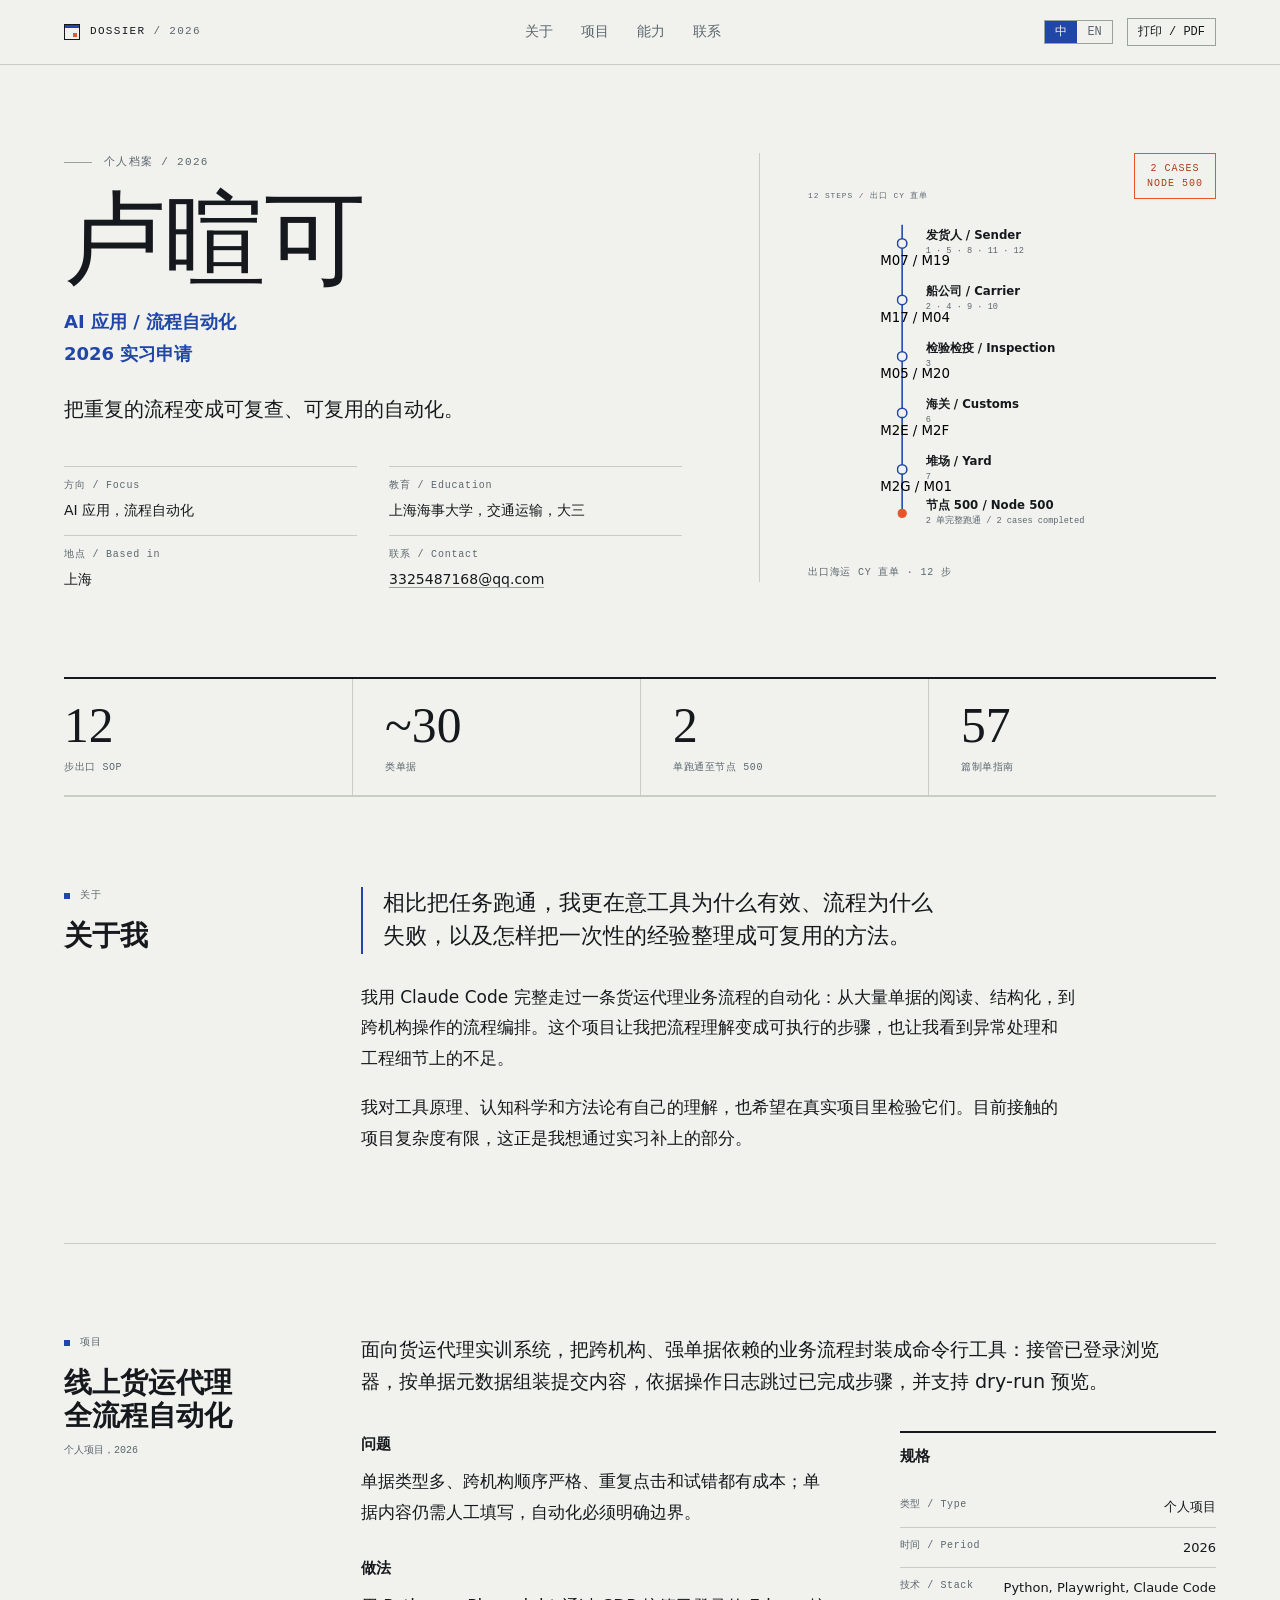
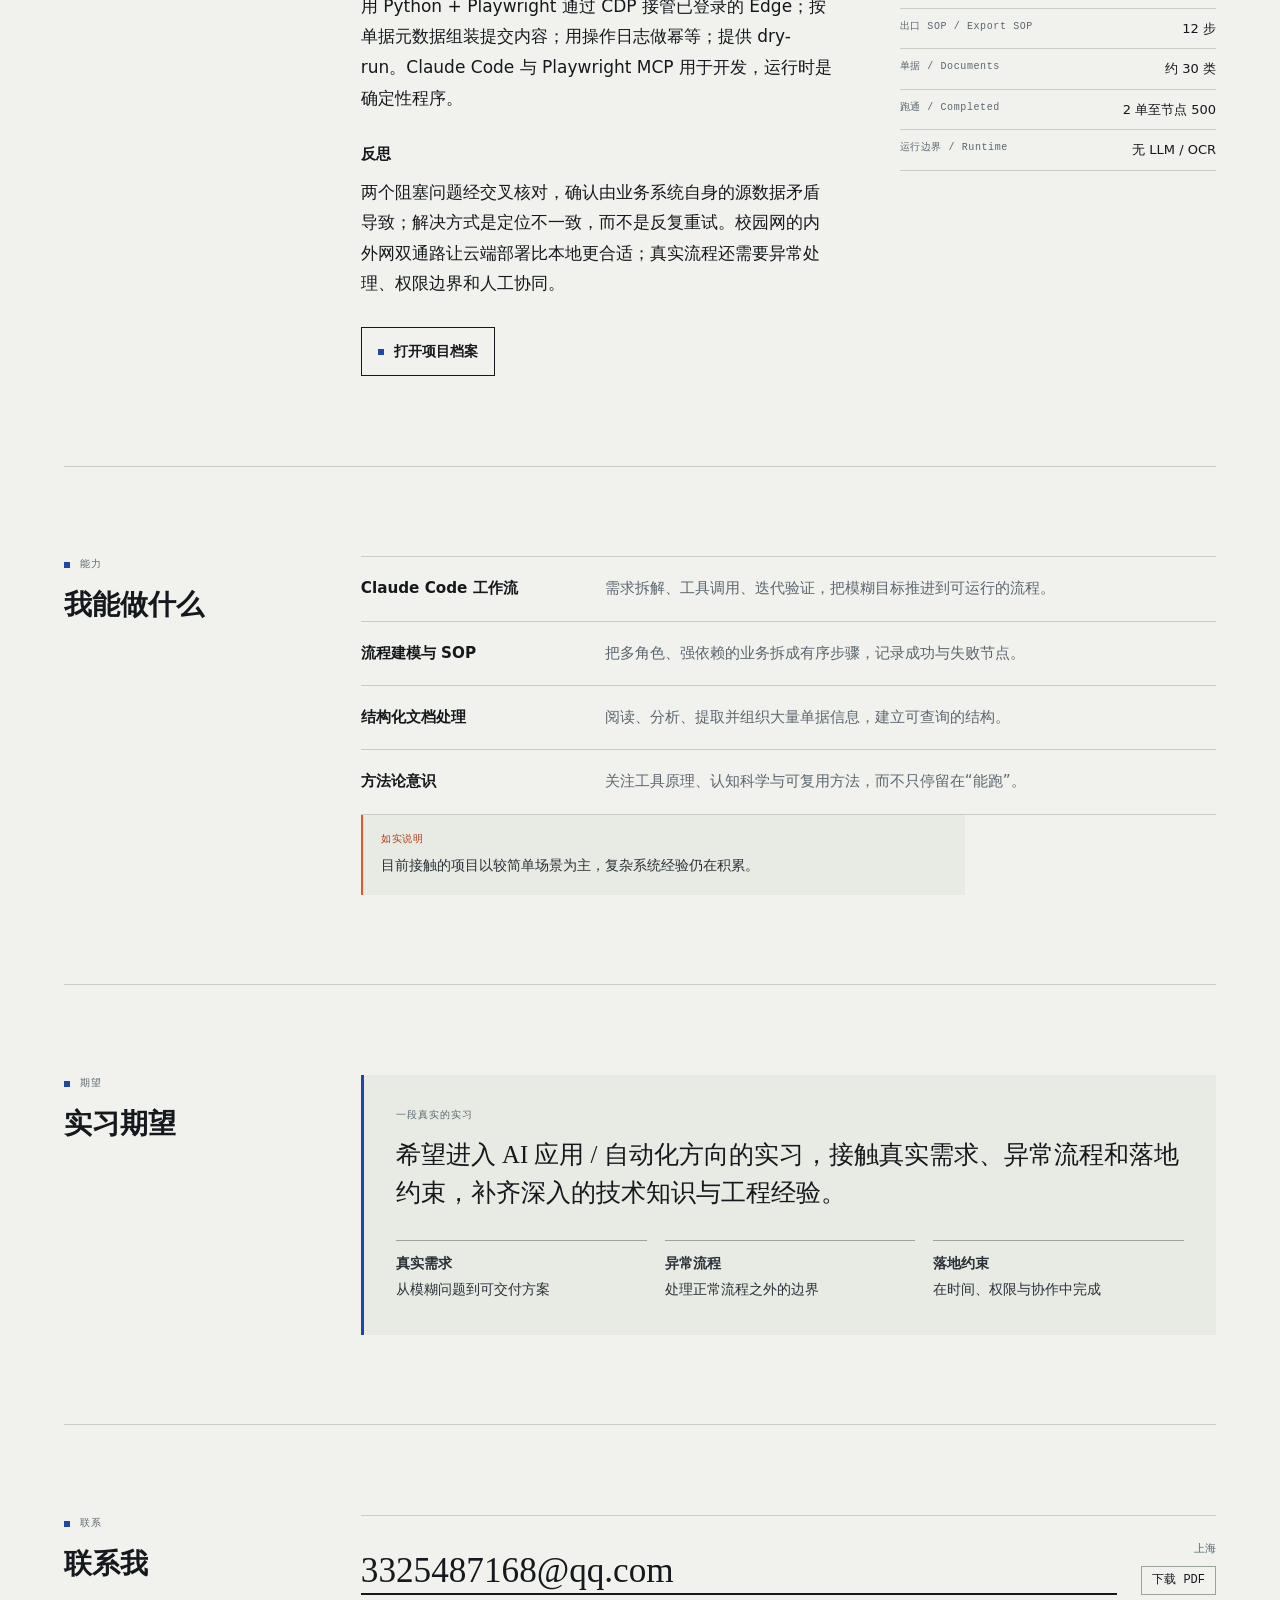
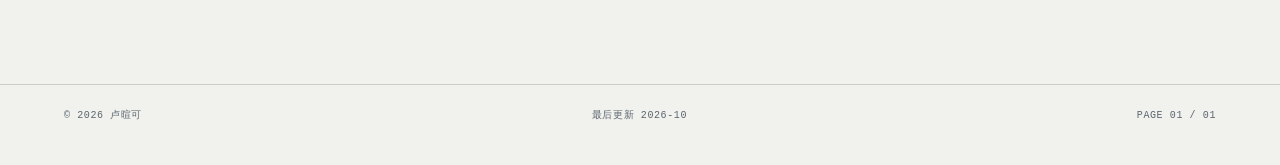
==== index.html @ d67ed829 "Add bilingual resume and sanitized project showcase Co-Authored-By: Claude Code <noreply@anthropic.c" ====
<!doctype html>
<html lang="zh-CN" data-lang="zh">
<head>
  <meta charset="utf-8">
  <meta name="viewport" content="width=device-width, initial-scale=1">
  <title>卢暄可｜AI 应用与流程自动化</title>
  <meta name="description" content="卢暄可的个人简历：AI 应用与流程自动化方向，上海海事大学交通运输专业大三，展示线上货运代理流程自动化项目。">
  <link rel="icon" href="assets/favicon.svg" type="image/svg+xml">
  <link rel="stylesheet" href="styles.css">
  <script>
    (function () {
      try {
        var params = new URLSearchParams(window.location.search);
        var query = params.get("lang");
        var saved = localStorage.getItem("resume.lang");
        var lang = query === "en" || query === "zh" ? query : saved === "en" ? "en" : "zh";
        document.documentElement.setAttribute("data-lang", lang);
        document.documentElement.lang = lang === "en" ? "en" : "zh-CN";
      } catch (error) {
        /* keep the default Chinese */
      }
    })();
  </script>
</head>
<body
  data-title-zh="卢暄可｜AI 应用与流程自动化"
  data-title-en="Xuanke Lu | AI Applications &amp; Workflow Automation"
  data-desc-zh="卢暄可的个人简历：AI 应用与流程自动化方向，上海海事大学交通运输专业大三，展示线上货运代理流程自动化项目。"
  data-desc-en="Resume of Xuanke Lu: AI applications and workflow automation, a junior in Transportation at Shanghai Maritime University, featuring an end-to-end freight-forwarding automation project."
>
  <a class="skip-link" href="#main"><span class="lang-zh">跳到主要内容</span><span class="lang-en">Skip to content</span></a>
  <span id="lang-status" class="visually-hidden" aria-live="polite"></span>

  <header class="site-header">
    <div class="wrap header-inner">
      <a class="brand" href="#top" aria-label="Resume dossier">
        <span class="brand-mark" aria-hidden="true"></span>
        <span>DOSSIER <span class="brand-year">/ 2026</span></span>
      </a>
      <nav class="site-nav" aria-label="页面导航">
        <a href="#about"><span class="lang-zh">关于</span><span class="lang-en">About</span></a>
        <a href="#project"><span class="lang-zh">项目</span><span class="lang-en">Project</span></a>
        <a href="#skills"><span class="lang-zh">能力</span><span class="lang-en">Capabilities</span></a>
        <a href="#contact"><span class="lang-zh">联系</span><span class="lang-en">Contact</span></a>
      </nav>
      <div class="header-actions">
        <div class="lang-toggle" role="group" aria-label="语言切换 / Language">
          <button type="button" data-lang-btn="zh" aria-pressed="true">中</button>
          <button type="button" data-lang-btn="en" aria-pressed="false">EN</button>
        </div>
        <button class="print-button" type="button" data-print>
          <span class="lang-zh">打印 / PDF</span><span class="lang-en">Print / PDF</span>
        </button>
      </div>
    </div>
  </header>

  <main id="main">
    <section class="hero wrap" id="top" aria-labelledby="hero-name">
      <div class="hero-grid">
        <div class="hero-main">
          <p class="doc-label">
            <span class="lang-zh">个人档案 / 2026</span><span class="lang-en">Personnel dossier / 2026</span>
          </p>
          <h1 class="hero-name" id="hero-name">
            <span class="lang-zh">卢暄可</span><span class="lang-en">Xuanke Lu</span>
          </h1>
          <p class="hero-role">
            <span class="lang-zh">AI 应用 / 流程自动化<br>2026 实习申请</span>
            <span class="lang-en">AI Applications / Workflow Automation<br>2026 Internship</span>
          </p>
          <p class="hero-statement">
            <span class="lang-zh">把重复的流程变成可复查、可复用的自动化。</span>
            <span class="lang-en">Turning repetitive workflows into auditable, reusable automation.</span>
          </p>
          <dl class="field-grid">
            <div class="field">
              <dt>方向 / Focus</dt>
              <dd><span class="lang-zh">AI 应用，流程自动化</span><span class="lang-en">AI applications, workflow automation</span></dd>
            </div>
            <div class="field">
              <dt>教育 / Education</dt>
              <dd><span class="lang-zh">上海海事大学，交通运输，大三</span><span class="lang-en">Shanghai Maritime University, Transportation, Junior</span></dd>
            </div>
            <div class="field">
              <dt>地点 / Based in</dt>
              <dd><span class="lang-zh">上海</span><span class="lang-en">Shanghai</span></dd>
            </div>
            <div class="field">
              <dt>联系 / Contact</dt>
              <dd>
                <a href="mailto:3325487168@qq.com">3325487168@qq.com</a>
              </dd>
            </div>
          </dl>
        </div>

        <div class="hero-route">
          <div class="stamp" aria-hidden="true">
            <span>2 CASES</span>
            <span>NODE 500</span>
          </div>
          <svg class="route-map" viewBox="0 0 520 470" role="img" aria-labelledby="route-title route-desc">
            <title id="route-title">出口海运 CY 直单 12 步流程</title>
            <desc id="route-desc">发货人、船公司、检验检疫、海关、堆场五个机构依次完成 12 个步骤，最终到达节点 500。</desc>
            <text x="0" y="14" class="route-kicker">12 STEPS / 出口 CY 直单</text>
            <path class="route-line" d="M120 48 V416" pathLength="1" fill="none"></path>

            <text x="92" y="100" class="node-code">M07 / M19</text>
            <text x="92" y="172" class="node-code">M17 / M04</text>
            <text x="92" y="244" class="node-code">M05 / M20</text>
            <text x="92" y="316" class="node-code">M2E / M2F</text>
            <text x="92" y="388" class="node-code">M2G / M01</text>

            <g class="route-node" style="--d: 0ms">
              <circle cx="120" cy="72" r="6"></circle>
              <text x="150" y="66" class="node-title">发货人 / Sender</text>
              <text x="150" y="84" class="node-meta">1 · 5 · 8 · 11 · 12</text>
            </g>
            <g class="route-node" style="--d: 120ms">
              <circle cx="120" cy="144" r="6"></circle>
              <text x="150" y="138" class="node-title">船公司 / Carrier</text>
              <text x="150" y="156" class="node-meta">2 · 4 · 9 · 10</text>
            </g>
            <g class="route-node" style="--d: 240ms">
              <circle cx="120" cy="216" r="6"></circle>
              <text x="150" y="210" class="node-title">检验检疫 / Inspection</text>
              <text x="150" y="228" class="node-meta">3</text>
            </g>
            <g class="route-node" style="--d: 360ms">
              <circle cx="120" cy="288" r="6"></circle>
              <text x="150" y="282" class="node-title">海关 / Customs</text>
              <text x="150" y="300" class="node-meta">6</text>
            </g>
            <g class="route-node" style="--d: 480ms">
              <circle cx="120" cy="360" r="6"></circle>
              <text x="150" y="354" class="node-title">堆场 / Yard</text>
              <text x="150" y="372" class="node-meta">7</text>
            </g>
            <g class="route-end" style="--d: 600ms">
              <circle cx="120" cy="416" r="6"></circle>
              <text x="150" y="410" class="node-title">节点 500 / Node 500</text>
              <text x="150" y="428" class="node-meta">2 单完整跑通 / 2 cases completed</text>
            </g>
          </svg>
          <p class="route-caption">
            <span class="lang-zh">出口海运 CY 直单 · 12 步</span>
            <span class="lang-en">Export sea freight, CY direct · 12 steps</span>
          </p>
        </div>
      </div>

      <div class="manifest" aria-label="项目规模数据">
        <div class="manifest-inner">
          <div class="metric">
            <span class="metric-value">12</span>
            <span class="metric-label"><span class="lang-zh">步出口 SOP</span><span class="lang-en">export SOP steps</span></span>
          </div>
          <div class="metric">
            <span class="metric-value">~30</span>
            <span class="metric-label"><span class="lang-zh">类单据</span><span class="lang-en">document types</span></span>
          </div>
          <div class="metric">
            <span class="metric-value">2</span>
            <span class="metric-label"><span class="lang-zh">单跑通至节点 500</span><span class="lang-en">cases to node 500</span></span>
          </div>
          <div class="metric">
            <span class="metric-value">57</span>
            <span class="metric-label"><span class="lang-zh">篇制单指南</span><span class="lang-en">form guides</span></span>
          </div>
        </div>
      </div>
    </section>

    <section class="section wrap" id="about" aria-labelledby="about-title">
      <div class="section-rail">
        <p class="rail-label"><span class="lang-zh">关于</span><span class="lang-en">About</span></p>
        <h2 class="section-title" id="about-title"><span class="lang-zh">关于我</span><span class="lang-en">About</span></h2>
      </div>
      <div class="section-body">
        <blockquote class="pullquote">
          <p class="lang-zh">相比把任务跑通，我更在意工具为什么有效、流程为什么失败，以及怎样把一次性的经验整理成可复用的方法。</p>
          <p class="lang-en">Beyond getting the task done, I care about why tools work, why processes fail, and how to turn one-off experience into reusable methods.</p>
        </blockquote>
        <div class="lang-zh">
          <p>我用 Claude Code 完整走过一条货运代理业务流程的自动化：从大量单据的阅读、结构化，到跨机构操作的流程编排。这个项目让我把流程理解变成可执行的步骤，也让我看到异常处理和工程细节上的不足。</p>
          <p>我对工具原理、认知科学和方法论有自己的理解，也希望在真实项目里检验它们。目前接触的项目复杂度有限，这正是我想通过实习补上的部分。</p>
        </div>
        <div class="lang-en">
          <p>I used Claude Code to automate an end-to-end freight-forwarding workflow—from reading and structuring a large set of documents to orchestrating operations across institutions. The project turned my understanding of the process into executable steps, and showed me where I still need to grow in exception handling and engineering detail.</p>
          <p>I have a working understanding of tool principles, cognitive science, and methodology, and I want to test those ideas in real projects. The projects I have worked on so far are limited in complexity—which is exactly what I hope an internship will help me address.</p>
        </div>
      </div>
    </section>

    <section class="section wrap" id="project" aria-labelledby="project-title">
      <div class="section-rail">
        <p class="rail-label"><span class="lang-zh">项目</span><span class="lang-en">Project</span></p>
        <h2 class="section-title" id="project-title">
          <span class="lang-zh">线上货运代理<br>全流程自动化</span>
          <span class="lang-en">End-to-end freight-forwarding automation</span>
        </h2>
        <p class="rail-meta"><span class="lang-zh">个人项目，2026</span><span class="lang-en">Personal project, 2026</span></p>
      </div>
      <div class="section-body">
        <p class="lede">
          <span class="lang-zh">面向货运代理实训系统，把跨机构、强单据依赖的业务流程封装成命令行工具：接管已登录浏览器，按单据元数据组装提交内容，依据操作日志跳过已完成步骤，并支持 dry-run 预览。</span>
          <span class="lang-en">A CLI tool for a freight-forwarding training system that turns a document-heavy, multi-institution workflow into repeatable commands: it attaches to a logged-in browser, assembles submissions from document metadata, skips completed steps based on the operation log, and supports dry-run previews.</span>
        </p>

        <div class="project-grid">
          <div class="project-main">
            <h3><span class="lang-zh">问题</span><span class="lang-en">Problem</span></h3>
            <p>
              <span class="lang-zh">单据类型多、跨机构顺序严格、重复点击和试错都有成本；单据内容仍需人工填写，自动化必须明确边界。</span>
              <span class="lang-en">Many document types, a strict cross-institution sequence, and costly repeated clicks and retries. Documents still need manual entry, so the automation has to respect a clear boundary.</span>
            </p>
            <h3><span class="lang-zh">做法</span><span class="lang-en">Approach</span></h3>
            <p>
              <span class="lang-zh">用 Python + Playwright 通过 CDP 接管已登录的 Edge；按单据元数据组装提交内容；用操作日志做幂等；提供 dry-run。Claude Code 与 Playwright MCP 用于开发，运行时是确定性程序。</span>
              <span class="lang-en">Python + Playwright attach to a logged-in Edge over CDP; submissions are assembled from document metadata; the operation log provides idempotency; dry-run previews the payload. Claude Code and Playwright MCP were development tools; the runtime is deterministic.</span>
            </p>
            <h3><span class="lang-zh">反思</span><span class="lang-en">Reflection</span></h3>
            <p>
              <span class="lang-zh">两个阻塞问题经交叉核对，确认由业务系统自身的源数据矛盾导致；解决方式是定位不一致，而不是反复重试。校园网的内外网双通路让云端部署比本地更合适；真实流程还需要异常处理、权限边界和人工协同。</span>
              <span class="lang-en">Two blockers were traced—after cross-checking documents and operation logs—to contradictory source data in the business system itself; the fix was to locate the inconsistency rather than retry blindly. The campus network's intranet and extranet paths made cloud deployment a better fit than local; real workflows also need exception handling, permission boundaries, and human collaboration.</span>
            </p>
          </div>

          <aside class="spec-table" aria-label="项目规格">
            <h3><span class="lang-zh">规格</span><span class="lang-en">Spec</span></h3>
            <dl>
              <div class="spec-row">
                <dt>类型 / Type</dt>
                <dd><span class="lang-zh">个人项目</span><span class="lang-en">Personal</span></dd>
              </div>
              <div class="spec-row">
                <dt>时间 / Period</dt>
                <dd>2026</dd>
              </div>
              <div class="spec-row">
                <dt>技术 / Stack</dt>
                <dd>Python, Playwright, Claude Code</dd>
              </div>
              <div class="spec-row">
                <dt>出口 SOP / Export SOP</dt>
                <dd><span class="lang-zh">12 步</span><span class="lang-en">12 steps</span></dd>
              </div>
              <div class="spec-row">
                <dt>单据 / Documents</dt>
                <dd><span class="lang-zh">约 30 类</span><span class="lang-en">~30 types</span></dd>
              </div>
              <div class="spec-row">
                <dt>跑通 / Completed</dt>
                <dd><span class="lang-zh">2 单至节点 500</span><span class="lang-en">2 cases to node 500</span></dd>
              </div>
              <div class="spec-row">
                <dt>运行边界 / Runtime</dt>
                <dd><span class="lang-zh">无 LLM / OCR</span><span class="lang-en">No LLM / OCR</span></dd>
              </div>
            </dl>
          </aside>
        </div>

        <a class="doc-link" href="project/">
          <span class="lang-zh">打开项目档案</span><span class="lang-en">Open project dossier</span>
        </a>
      </div>
    </section>

    <section class="section wrap" id="skills" aria-labelledby="skills-title">
      <div class="section-rail">
        <p class="rail-label"><span class="lang-zh">能力</span><span class="lang-en">Capabilities</span></p>
        <h2 class="section-title" id="skills-title"><span class="lang-zh">我能做什么</span><span class="lang-en">Capabilities</span></h2>
      </div>
      <div class="section-body">
        <div class="skill-list">
          <div class="skill-row">
            <h3><span class="lang-zh">Claude Code 工作流</span><span class="lang-en">Claude Code workflow</span></h3>
            <p><span class="lang-zh">需求拆解、工具调用、迭代验证，把模糊目标推进到可运行的流程。</span><span class="lang-en">Task decomposition, tool use, and iterative verification—taking an ambiguous goal to a runnable process.</span></p>
          </div>
          <div class="skill-row">
            <h3><span class="lang-zh">流程建模与 SOP</span><span class="lang-en">Process modeling &amp; SOP</span></h3>
            <p><span class="lang-zh">把多角色、强依赖的业务拆成有序步骤，记录成功与失败节点。</span><span class="lang-en">Breaking a multi-role, dependency-heavy workflow into ordered steps and recording success and failure nodes.</span></p>
          </div>
          <div class="skill-row">
            <h3><span class="lang-zh">结构化文档处理</span><span class="lang-en">Structured documents</span></h3>
            <p><span class="lang-zh">阅读、分析、提取并组织大量单据信息，建立可查询的结构。</span><span class="lang-en">Reading, analyzing, extracting, and organizing large sets of documents into a queryable structure.</span></p>
          </div>
          <div class="skill-row">
            <h3><span class="lang-zh">方法论意识</span><span class="lang-en">Methodological awareness</span></h3>
            <p><span class="lang-zh">关注工具原理、认知科学与可复用方法，而不只停留在“能跑”。</span><span class="lang-en">Interested in tool principles, cognitive science, and reusable methods—not just “it runs”.</span></p>
          </div>
        </div>
        <p class="honest-note">
          <strong><span class="lang-zh">如实说明</span><span class="lang-en">Honest note</span></strong>
          <span class="lang-zh">目前接触的项目以较简单场景为主，复杂系统经验仍在积累。</span>
          <span class="lang-en">Projects so far are mostly simpler scenarios; experience with complex systems is still growing.</span>
        </p>
      </div>
    </section>

    <section class="section wrap" id="request" aria-labelledby="request-title">
      <div class="section-rail">
        <p class="rail-label"><span class="lang-zh">期望</span><span class="lang-en">Looking for</span></p>
        <h2 class="section-title" id="request-title"><span class="lang-zh">实习期望</span><span class="lang-en">What I’m looking for</span></h2>
      </div>
      <div class="section-body">
        <div class="memo">
          <p class="memo-kicker"><span class="lang-zh">一段真实的实习</span><span class="lang-en">A real internship</span></p>
          <p class="memo-text">
            <span class="lang-zh">希望进入 AI 应用 / 自动化方向的实习，接触真实需求、异常流程和落地约束，补齐深入的技术知识与工程经验。</span>
            <span class="lang-en">I’m looking for an internship in AI applications / automation where I can work on real requirements, exception paths, and delivery constraints—building deeper technical and engineering experience.</span>
          </p>
          <ul class="memo-goals">
            <li>
              <span class="lang-zh"><strong>真实需求</strong><br>从模糊问题到可交付方案</span>
              <span class="lang-en"><strong>Real requirements</strong><br>From an ambiguous problem to a deliverable solution</span>
            </li>
            <li>
              <span class="lang-zh"><strong>异常流程</strong><br>处理正常流程之外的边界</span>
              <span class="lang-en"><strong>Exception paths</strong><br>Handle the edges beyond the happy path</span>
            </li>
            <li>
              <span class="lang-zh"><strong>落地约束</strong><br>在时间、权限与协作中完成</span>
              <span class="lang-en"><strong>Delivery constraints</strong><br>Ship within time, access, and collaboration constraints</span>
            </li>
          </ul>
        </div>
      </div>
    </section>

    <section class="section wrap" id="contact" aria-labelledby="contact-title">
      <div class="section-rail">
        <p class="rail-label"><span class="lang-zh">联系</span><span class="lang-en">Contact</span></p>
        <h2 class="section-title" id="contact-title"><span class="lang-zh">联系我</span><span class="lang-en">Contact</span></h2>
      </div>
      <div class="section-body">
        <div class="contact-grid">
          <a class="contact-email" href="mailto:3325487168@qq.com">3325487168@qq.com</a>
          <div class="contact-meta">
            <span><span class="lang-zh">上海</span><span class="lang-en">Shanghai</span></span>
            <button class="print-button" type="button" data-print>
              <span class="lang-zh">下载 PDF</span><span class="lang-en">Download PDF</span>
            </button>
          </div>
        </div>
      </div>
    </section>
  </main>

  <footer class="site-footer">
    <div class="wrap footer-inner">
      <span>© 2026 <span class="lang-zh">卢暄可</span><span class="lang-en">Xuanke Lu</span></span>
      <span><span class="lang-zh">最后更新 2026-10</span><span class="lang-en">Last updated 2026-10</span></span>
      <span>PAGE 01 / 01</span>
    </div>
  </footer>

  <script src="app.js" defer></script>
</body>
</html>
---- styles.css ----
/* ============================================================
   Operations dossier — resume site
   Paper, ink, cobalt, signal. System fonts only.
   ============================================================ */

:root {
  --paper: #f1f2ed;
  --paper-deep: #e7ebe3;
  --paper-raised: #f7f8f4;
  --ink: #15191d;
  --ink-soft: #2a3138;
  --muted: #5b6670;
  --line: #c9cec4;
  --line-strong: #9aa39a;
  --cobalt: #2046a8;
  --cobalt-wash: #e8edf7;
  --signal: #e9552b;
  --signal-ink: #b23a17;

  --font-display: "Songti SC", "STSong", "SimSun", "Source Han Serif SC",
    "Noto Serif CJK SC", Georgia, serif;
  --font-sans: "Segoe UI", "PingFang SC", "Microsoft YaHei", "Hiragino Sans GB",
    system-ui, -apple-system, sans-serif;
  --font-mono: "Consolas", "SFMono-Regular", "Menlo", "Cascadia Mono", monospace;
  --font-latin-display: "Bahnschrift", "DIN Alternate", "Arial Narrow",
    "Helvetica Neue", sans-serif;

  --wrap: 1180px;
  --gutter: clamp(20px, 5vw, 64px);
  --section-y: clamp(48px, 7vw, 92px);
}

*,
*::before,
*::after {
  box-sizing: border-box;
}

html {
  scroll-behavior: smooth;
}

@media (prefers-reduced-motion: reduce) {
  html {
    scroll-behavior: auto;
  }
}

body {
  margin: 0;
  background: var(--paper);
  color: var(--ink);
  font-family: var(--font-sans);
  font-size: 17px;
  line-height: 1.8;
  overflow-wrap: break-word;
  -webkit-font-smoothing: antialiased;
  text-rendering: optimizeLegibility;
}

img,
svg {
  display: block;
  max-width: 100%;
}

a {
  color: inherit;
  text-decoration-thickness: 1px;
  text-underline-offset: 3px;
}

button {
  font: inherit;
  cursor: pointer;
}

::selection {
  background: var(--cobalt);
  color: var(--paper);
}

:focus-visible {
  outline: 2px solid var(--cobalt);
  outline-offset: 3px;
}

/* Bilingual visibility: Chinese is the default and works without JS. */
html[data-lang="zh"] .lang-en {
  display: none !important;
}

html[data-lang="en"] .lang-zh {
  display: none !important;
}

.skip-link {
  position: absolute;
  left: 16px;
  top: -100px;
  z-index: 100;
  padding: 10px 14px;
  background: var(--ink);
  color: var(--paper);
  font-family: var(--font-mono);
  font-size: 12px;
}

.skip-link:focus {
  top: 12px;
}

.visually-hidden {
  position: absolute;
  width: 1px;
  height: 1px;
  padding: 0;
  margin: -1px;
  overflow: hidden;
  clip: rect(0 0 0 0);
  white-space: nowrap;
  border: 0;
}

[hidden] {
  display: none !important;
}

.wrap {
  width: min(100% - 2 * var(--gutter), var(--wrap));
  margin-inline: auto;
}

/* ------------------------------------------------------------ header */

.site-header {
  position: sticky;
  top: 0;
  z-index: 50;
  background: var(--paper);
  border-bottom: 1px solid var(--line);
}

.header-inner {
  display: grid;
  grid-template-columns: auto 1fr auto;
  align-items: center;
  gap: 24px;
  min-height: 64px;
}

.brand {
  display: inline-flex;
  align-items: center;
  gap: 10px;
  color: var(--ink);
  font-family: var(--font-mono);
  font-size: 11px;
  letter-spacing: 0.12em;
  text-decoration: none;
}

.brand-mark {
  position: relative;
  display: inline-block;
  width: 16px;
  height: 16px;
  border: 1px solid var(--ink);
}

.brand-mark::before {
  content: "";
  position: absolute;
  inset: 0 0 auto 0;
  height: 3px;
  background: var(--cobalt);
}

.brand-mark::after {
  content: "";
  position: absolute;
  right: 2px;
  bottom: 2px;
  width: 4px;
  height: 4px;
  background: var(--signal);
}

.brand-year {
  color: var(--muted);
}

.site-nav {
  display: flex;
  justify-content: center;
  gap: 28px;
}

.site-nav a {
  padding: 6px 0;
  border-bottom: 1px solid transparent;
  color: var(--muted);
  font-size: 14px;
  text-decoration: none;
}

.site-nav a:hover {
  border-color: var(--ink);
  color: var(--ink);
}

.header-actions {
  display: flex;
  align-items: center;
  gap: 14px;
}

.lang-toggle {
  display: inline-flex;
  border: 1px solid var(--line-strong);
}

.lang-toggle button {
  padding: 5px 10px;
  border: 0;
  background: transparent;
  color: var(--muted);
  font-family: var(--font-mono);
  font-size: 12px;
  line-height: 1;
}

.lang-toggle button[aria-pressed="true"] {
  background: var(--cobalt);
  color: var(--paper);
}

.print-button {
  padding: 5px 10px;
  border: 1px solid var(--line-strong);
  background: transparent;
  color: var(--ink);
  font-family: var(--font-mono);
  font-size: 12px;
  line-height: 1.4;
}

.print-button:hover {
  border-color: var(--ink);
  background: var(--ink);
  color: var(--paper);
}

/* ------------------------------------------------------------ hero */

.hero {
  padding: clamp(40px, 7vw, 88px) 0 0;
}

.hero-grid {
  display: grid;
  grid-template-columns: minmax(0, 1.15fr) minmax(340px, 0.85fr);
  gap: clamp(32px, 6vw, 80px);
  align-items: start;
}

.doc-label {
  display: flex;
  align-items: center;
  gap: 12px;
  margin: 0;
  color: var(--muted);
  font-family: var(--font-mono);
  font-size: 11px;
  letter-spacing: 0.12em;
}

.doc-label::before {
  content: "";
  width: 28px;
  height: 1px;
  background: var(--line-strong);
}

.hero-name {
  margin: 18px 0 0;
  font-family: var(--font-display);
  font-size: clamp(3.4rem, 8vw, 7rem);
  font-weight: 500;
  letter-spacing: -0.02em;
  line-height: 0.95;
}

html[data-lang="en"] .hero-name {
  font-family: var(--font-latin-display);
  font-weight: 500;
  letter-spacing: -0.01em;
}

.hero-role {
  margin: 18px 0 0;
  color: var(--cobalt);
  font-size: 1.125rem;
  font-weight: 600;
}

.hero-role span {
  display: block;
}

.hero-statement {
  max-width: 30rem;
  margin: 22px 0 0;
  font-size: 1.25rem;
  line-height: 1.65;
}

.field-grid {
  display: grid;
  grid-template-columns: 1fr 1fr;
  gap: 0 32px;
  margin: 40px 0 0;
}

.field {
  padding: 10px 0 14px;
  border-top: 1px solid var(--line);
}

.field dt {
  color: var(--muted);
  font-family: var(--font-mono);
  font-size: 10px;
  letter-spacing: 0.08em;
}

.field dd {
  margin: 4px 0 0;
  font-size: 14px;
  line-height: 1.6;
}

.field a {
  border-bottom: 1px solid var(--line-strong);
  overflow-wrap: anywhere;
  text-decoration: none;
}

.field a:hover {
  border-color: var(--cobalt);
  color: var(--cobalt);
}

.hero-route {
  position: relative;
  min-height: 420px;
  padding-left: clamp(24px, 4vw, 48px);
  border-left: 1px solid var(--line);
}

.stamp {
  position: absolute;
  top: 0;
  right: 0;
  display: inline-flex;
  flex-direction: column;
  align-items: center;
  gap: 2px;
  padding: 8px 12px;
  border: 1.5px solid var(--signal);
  color: var(--signal-ink);
  font-family: var(--font-mono);
  font-size: 10px;
  letter-spacing: 0.1em;
  line-height: 1.3;
}

.route-map {
  width: 100%;
  max-width: 520px;
  height: auto;
  margin-top: 34px;
  color: var(--cobalt);
}

.route-kicker {
  fill: var(--muted);
  font-family: var(--font-mono);
  font-size: 10px;
  letter-spacing: 0.12em;
}

.route-line {
  stroke: var(--cobalt);
  stroke-width: 2;
}

.route-node circle {
  fill: var(--paper);
  stroke: var(--cobalt);
  stroke-width: 2;
}

.route-node .node-title,
.route-end .node-title {
  fill: var(--ink);
  font-family: var(--font-sans);
  font-size: 15px;
  font-weight: 600;
}

.route-node .node-meta,
.route-end .node-meta {
  fill: var(--muted);
  font-family: var(--font-mono);
  font-size: 11px;
}

.route-node .node-code {
  fill: var(--muted);
  font-family: var(--font-mono);
  font-size: 10px;
  text-anchor: end;
}

.route-end circle {
  fill: var(--signal);
}

.route-caption {
  margin: 8px 0 0;
  color: var(--muted);
  font-family: var(--font-mono);
  font-size: 10px;
  letter-spacing: 0.08em;
}

@keyframes route-draw {
  to {
    stroke-dashoffset: 0;
  }
}

@keyframes node-in {
  from {
    opacity: 0;
    transform: translateY(4px);
  }
  to {
    opacity: 1;
    transform: translateY(0);
  }
}

@media (prefers-reduced-motion: no-preference) {
  .route-line {
    stroke-dasharray: 1;
    stroke-dashoffset: 1;
    animation: route-draw 1s cubic-bezier(0.2, 0.7, 0.2, 1) 200ms forwards;
  }

  .route-node,
  .route-end {
    opacity: 0;
    animation: node-in 420ms ease forwards;
    animation-delay: calc(450ms + var(--d, 0ms));
  }
}

@media (prefers-reduced-motion: reduce) {
  .route-line {
    stroke-dasharray: none;
    stroke-dashoffset: 0;
  }

  .route-node,
  .route-end {
    opacity: 1;
  }
}

/* ------------------------------------------------------------ manifest */

.manifest {
  margin-top: clamp(40px, 6vw, 72px);
  border-top: 2px solid var(--ink);
  border-bottom: 1px solid var(--line);
}

.manifest-inner {
  display: grid;
  grid-template-columns: repeat(4, 1fr);
}

.metric {
  padding: 22px 0 20px clamp(16px, 3vw, 32px);
  border-left: 1px solid var(--line);
}

.metric:first-child {
  padding-left: 0;
  border-left: 0;
}

.metric-value {
  display: block;
  font-family: var(--font-display);
  font-size: clamp(2rem, 4vw, 3.1rem);
  font-variant-numeric: tabular-nums;
  line-height: 1;
}

html[data-lang="en"] .metric-value {
  font-family: var(--font-latin-display);
}

.metric-label {
  display: block;
  margin-top: 10px;
  color: var(--muted);
  font-family: var(--font-mono);
  font-size: 10px;
  letter-spacing: 0.06em;
  line-height: 1.5;
}

/* ------------------------------------------------------------ sections */

.section {
  display: grid;
  grid-template-columns: minmax(180px, 220px) minmax(0, 1fr);
  gap: clamp(32px, 6vw, 80px);
  padding: var(--section-y) 0;
  border-top: 1px solid var(--line);
}

.section-rail {
  align-self: start;
}

.rail-label {
  display: flex;
  align-items: center;
  gap: 10px;
  margin: 0;
  color: var(--muted);
  font-family: var(--font-mono);
  font-size: 10px;
  letter-spacing: 0.1em;
}

.rail-label::before {
  content: "";
  width: 6px;
  height: 6px;
  background: var(--cobalt);
}

.section-title {
  margin: 14px 0 0;
  font-family: var(--font-display);
  font-size: clamp(1.5rem, 2.2vw, 2rem);
  font-weight: 600;
  line-height: 1.2;
}

html[data-lang="en"] .section-title {
  font-family: var(--font-latin-display);
  font-weight: 500;
}

.rail-meta {
  margin: 10px 0 0;
  color: var(--muted);
  font-family: var(--font-mono);
  font-size: 10px;
  line-height: 1.6;
}

.section-body,
.hero-main,
.hero-route,
.project-content,
.sop-content,
.memo,
.figure {
  min-width: 0;
}

.section-body p {
  max-width: 66ch;
  margin: 0 0 1.1em;
}

.section-body p:last-child {
  margin-bottom: 0;
}

.lede {
  font-size: 1.2rem;
  line-height: 1.7;
}

html[data-lang="en"] .lede {
  line-height: 1.6;
}

.pullquote {
  max-width: 54ch;
  margin: 0 0 28px;
  padding-left: 20px;
  border-left: 2px solid var(--cobalt);
}

.pullquote p {
  margin: 0;
  font-family: var(--font-display);
  font-size: 1.35rem;
  line-height: 1.55;
}

html[data-lang="en"] .pullquote p {
  font-family: var(--font-latin-display);
}

/* ------------------------------------------------------------ project */

.project-grid {
  display: grid;
  grid-template-columns: minmax(0, 1.2fr) minmax(260px, 0.8fr);
  gap: clamp(32px, 5vw, 64px);
  margin-top: 32px;
}

.project-main h3 {
  margin: 28px 0 8px;
  font-size: 0.95rem;
  font-weight: 700;
}

.project-main h3:first-child {
  margin-top: 0;
}

.project-main p {
  max-width: 60ch;
}

.spec-table {
  border-top: 2px solid var(--ink);
}

.spec-table > h3 {
  margin: 10px 0 4px;
  font-size: 0.95rem;
  font-weight: 700;
}

.spec-row {
  display: grid;
  grid-template-columns: 1fr auto;
  gap: 16px;
  padding: 10px 0;
  border-bottom: 1px solid var(--line);
}

.spec-row dt {
  color: var(--muted);
  font-family: var(--font-mono);
  font-size: 10px;
  letter-spacing: 0.06em;
  line-height: 1.5;
}

.spec-row dd {
  margin: 0;
  font-size: 13px;
  line-height: 1.5;
  text-align: right;
}

.doc-link {
  display: inline-flex;
  align-items: center;
  gap: 10px;
  margin-top: 28px;
  padding: 11px 16px;
  border: 1px solid var(--ink);
  font-size: 14px;
  font-weight: 600;
  text-decoration: none;
}

.doc-link::before {
  content: "";
  width: 6px;
  height: 6px;
  background: var(--cobalt);
}

.doc-link:hover {
  border-color: var(--cobalt);
  background: var(--cobalt);
  color: var(--paper);
}

.doc-link:hover::before {
  background: var(--paper);
}

/* ------------------------------------------------------------ skills */

.skill-list {
  border-top: 1px solid var(--line);
}

.skill-row {
  display: grid;
  grid-template-columns: minmax(160px, 220px) minmax(0, 1fr);
  gap: 24px;
  padding: 18px 0;
  border-bottom: 1px solid var(--line);
}

.skill-row h3 {
  margin: 0;
  font-size: 0.95rem;
  font-weight: 700;
}

.skill-row p {
  margin: 0;
  color: var(--muted);
  font-size: 0.95rem;
}

.honest-note {
  margin-top: 24px;
  padding: 16px 18px;
  border-left: 2px solid var(--signal);
  background: var(--paper-deep);
  color: var(--ink-soft);
  font-size: 0.9rem;
}

.honest-note strong {
  display: block;
  margin-bottom: 4px;
  color: var(--signal-ink);
  font-family: var(--font-mono);
  font-size: 10px;
  font-weight: 400;
  letter-spacing: 0.08em;
}

/* ------------------------------------------------------------ request */

.memo {
  padding: clamp(22px, 3vw, 32px);
  border-left: 3px solid var(--cobalt);
  background: var(--paper-deep);
}

.memo-kicker {
  margin: 0 0 10px;
  color: var(--muted);
  font-family: var(--font-mono);
  font-size: 10px;
  letter-spacing: 0.1em;
}

.memo-text {
  max-width: 40ch;
  margin: 0;
  font-family: var(--font-display);
  font-size: clamp(1.2rem, 2vw, 1.55rem);
  line-height: 1.55;
}

html[data-lang="en"] .memo-text {
  font-family: var(--font-latin-display);
}

.memo-goals {
  display: grid;
  grid-template-columns: repeat(3, 1fr);
  gap: 18px;
  margin: 24px 0 0;
  padding: 0;
  list-style: none;
}

.memo-goals li {
  padding-top: 10px;
  border-top: 1px solid var(--line-strong);
  color: var(--ink-soft);
  font-size: 0.9rem;
}

/* ------------------------------------------------------------ education */

.edu-row {
  display: flex;
  flex-wrap: wrap;
  gap: 12px 28px;
  padding-top: 14px;
  border-top: 1px solid var(--line);
}

.edu-row span {
  font-size: 0.95rem;
}

/* ------------------------------------------------------------ contact */

.contact-grid {
  display: grid;
  grid-template-columns: minmax(0, 1fr) auto;
  gap: 24px;
  align-items: end;
  padding-top: 24px;
  border-top: 1px solid var(--line);
}

.contact-email {
  border-bottom: 2px solid var(--ink);
  font-family: var(--font-display);
  font-size: clamp(1.4rem, 3vw, 2.2rem);
  line-height: 1.2;
  overflow-wrap: anywhere;
  text-decoration: none;
}

html[data-lang="en"] .contact-email {
  font-family: var(--font-latin-display);
}

.contact-email:hover {
  border-color: var(--cobalt);
  color: var(--cobalt);
}

.contact-meta {
  display: flex;
  flex-direction: column;
  gap: 6px;
  color: var(--muted);
  font-family: var(--font-mono);
  font-size: 11px;
  text-align: right;
}

.contact-meta a {
  border-bottom: 1px solid var(--line-strong);
  text-decoration: none;
}

.contact-meta a:hover {
  border-color: var(--cobalt);
  color: var(--cobalt);
}

/* ------------------------------------------------------------ footer */

.site-footer {
  padding: 22px 0 40px;
  border-top: 1px solid var(--line);
}

.footer-inner {
  display: flex;
  justify-content: space-between;
  gap: 16px;
  color: var(--muted);
  font-family: var(--font-mono);
  font-size: 10px;
  letter-spacing: 0.06em;
}

/* ============================================================
   Project page
   ============================================================ */

.page-hero {
  padding: clamp(40px, 6vw, 72px) 0 32px;
}

.page-hero h1 {
  margin: 14px 0 0;
  font-family: var(--font-display);
  font-size: clamp(2.2rem, 5vw, 4rem);
  font-weight: 600;
  line-height: 1.05;
}

html[data-lang="en"] .page-hero h1 {
  font-family: var(--font-latin-display);
  font-weight: 500;
}

.page-lede {
  max-width: 68ch;
  margin: 20px 0 0;
  font-size: 1.15rem;
  line-height: 1.7;
}

.page-meta {
  display: flex;
  flex-wrap: wrap;
  gap: 10px 28px;
  margin: 24px 0 0;
  padding: 14px 0;
  border-top: 1px solid var(--line);
  border-bottom: 1px solid var(--line);
  color: var(--muted);
  font-family: var(--font-mono);
  font-size: 10px;
}

.page-meta span {
  display: inline-flex;
  gap: 8px;
}

.page-meta strong {
  color: var(--ink);
  font-weight: 400;
}

.back-link {
  display: inline-flex;
  align-items: center;
  gap: 8px;
  margin-top: 18px;
  color: var(--muted);
  font-family: var(--font-mono);
  font-size: 11px;
  text-decoration: none;
}

.back-link:hover {
  color: var(--cobalt);
}

.project-layout {
  display: grid;
  grid-template-columns: 200px minmax(0, 1fr);
  gap: clamp(32px, 6vw, 72px);
  padding-bottom: 72px;
}

.toc {
  position: sticky;
  top: 92px;
  align-self: start;
  padding-top: 12px;
  border-top: 1px solid var(--line);
}

.toc a {
  display: block;
  padding: 5px 0;
  color: var(--muted);
  font-family: var(--font-mono);
  font-size: 11px;
  text-decoration: none;
}

.toc a:hover {
  color: var(--cobalt);
}

.project-content section {
  padding: 0 0 40px;
  margin: 0 0 40px;
  border-bottom: 1px solid var(--line);
}

.project-content section:last-child {
  margin-bottom: 0;
  border-bottom: 0;
}

.project-content h2 {
  margin: 0 0 14px;
  font-family: var(--font-display);
  font-size: clamp(1.5rem, 2.4vw, 2rem);
  font-weight: 600;
}

html[data-lang="en"] .project-content h2 {
  font-family: var(--font-latin-display);
  font-weight: 500;
}

.project-content h3 {
  margin: 24px 0 8px;
  font-size: 1rem;
}

.project-content p {
  max-width: 68ch;
}

.project-content ul {
  max-width: 68ch;
  padding-left: 1.2em;
}

.project-content li {
  margin-bottom: 0.5em;
}

.figure {
  margin: 24px 0 0;
}

.figure img {
  width: 100%;
  height: auto;
  border: 1px solid var(--line);
  background: var(--paper-raised);
}

.figure figcaption {
  margin-top: 8px;
  color: var(--muted);
  font-family: var(--font-mono);
  font-size: 10px;
}

.figure-hint {
  display: none;
  margin: 8px 0 0;
  color: var(--muted);
  font-family: var(--font-mono);
  font-size: 10px;
}

.callout {
  max-width: 68ch;
  padding: 16px 18px;
  border-left: 2px solid var(--cobalt);
  background: var(--cobalt-wash);
  font-size: 0.95rem;
}

.callout strong {
  display: block;
  margin-bottom: 4px;
  color: var(--cobalt);
  font-family: var(--font-mono);
  font-size: 10px;
  font-weight: 400;
  letter-spacing: 0.08em;
}

.stat-grid {
  display: grid;
  grid-template-columns: repeat(2, 1fr);
  margin: 18px 0 0;
  border-top: 1px solid var(--line);
  border-left: 1px solid var(--line);
}

.stat {
  padding: 16px;
  border-right: 1px solid var(--line);
  border-bottom: 1px solid var(--line);
}

.stat b {
  display: block;
  font-family: var(--font-display);
  font-size: 1.9rem;
  font-weight: 600;
  line-height: 1;
}

html[data-lang="en"] .stat b {
  font-family: var(--font-latin-display);
  font-weight: 500;
}

.stat span {
  display: block;
  margin-top: 6px;
  color: var(--muted);
  font-family: var(--font-mono);
  font-size: 10px;
  line-height: 1.5;
}

.timeline {
  margin: 18px 0 0;
  padding: 0;
  border-left: 1px solid var(--line-strong);
  list-style: none;
}

.timeline li {
  position: relative;
  display: grid;
  grid-template-columns: 34px minmax(0, 1fr);
  gap: 16px;
  padding: 0 0 18px 18px;
}

.timeline li::before {
  content: "";
  position: absolute;
  top: 8px;
  left: -4px;
  width: 7px;
  height: 7px;
  border: 1.5px solid var(--cobalt);
  background: var(--paper);
}

.timeline .step-no {
  padding-top: 2px;
  color: var(--cobalt);
  font-family: var(--font-mono);
  font-size: 11px;
}

.timeline h3 {
  margin: 0;
  font-size: 0.95rem;
}

.timeline p {
  margin: 2px 0 0;
  color: var(--muted);
  font-size: 0.85rem;
  line-height: 1.6;
}

.project-content ul.file-list {
  max-width: 100%;
  margin: 18px 0 0;
  padding: 0;
  border-top: 1px solid var(--line);
  list-style: none;
}

.file-row {
  display: grid;
  grid-template-columns: minmax(180px, 1fr) minmax(0, 1.2fr) auto;
  gap: 18px;
  align-items: center;
  padding: 14px 0;
  border-bottom: 1px solid var(--line);
}

.file-name {
  font-family: var(--font-mono);
  font-size: 12px;
  word-break: break-all;
}

.file-desc {
  color: var(--muted);
  font-size: 0.85rem;
}

.file-links {
  display: flex;
  gap: 12px;
  font-family: var(--font-mono);
  font-size: 10px;
  white-space: nowrap;
}

.file-links a {
  border-bottom: 1px solid var(--line-strong);
  text-decoration: none;
}

.file-links a:hover {
  border-color: var(--cobalt);
  color: var(--cobalt);
}

.note {
  max-width: 68ch;
  padding: 14px 16px;
  border-left: 2px solid var(--signal);
  background: var(--paper-deep);
  color: var(--ink-soft);
  font-size: 0.9rem;
}

/* ============================================================
   SOP page
   ============================================================ */

.sop-content {
  max-width: 900px;
  padding-bottom: 72px;
}

.sop-content h2 {
  margin: 36px 0 12px;
  padding-bottom: 8px;
  border-bottom: 1px solid var(--line);
  font-family: var(--font-display);
  font-size: 1.6rem;
  font-weight: 600;
}

html[data-lang="en"] .sop-content h2 {
  font-family: var(--font-latin-display);
  font-weight: 500;
}

.sop-content h3 {
  margin: 22px 0 8px;
  font-size: 1rem;
}

.sop-content p,
.sop-content li {
  max-width: 78ch;
}

.table-scroll {
  overflow-x: auto;
  margin: 14px 0 22px;
}

.sop-content table {
  width: 100%;
  border-collapse: collapse;
  font-size: 0.85rem;
}

.sop-content th,
.sop-content td {
  padding: 8px 10px;
  border: 1px solid var(--line);
  text-align: left;
  vertical-align: top;
}

.sop-content th {
  background: var(--paper-deep);
  font-weight: 600;
}

.sop-content code {
  padding: 2px 4px;
  background: var(--paper-deep);
  font-family: var(--font-mono);
  font-size: 0.85em;
}

.sop-content pre {
  overflow-x: auto;
  padding: 14px 16px;
  border-left: 2px solid var(--cobalt);
  background: var(--paper-deep);
  overflow-wrap: anywhere;
  white-space: pre-wrap;
}

.sop-content pre code {
  padding: 0;
  background: none;
}

.sop-note {
  max-width: 78ch;
  padding: 14px 16px;
  border-left: 2px solid var(--signal);
  background: var(--paper-deep);
  font-size: 0.9rem;
}

/* ============================================================
   Responsive
   ============================================================ */

@media (max-width: 980px) {
  .hero-grid {
    grid-template-columns: 1fr;
  }

  .hero-route {
    min-height: 0;
    padding-top: 24px;
    padding-left: 0;
    border-top: 1px solid var(--line);
    border-left: 0;
  }

  .route-map {
    max-width: 560px;
  }

  .section {
    grid-template-columns: 1fr;
    gap: 24px;
  }

  .project-grid {
    grid-template-columns: 1fr;
  }

  .project-layout {
    grid-template-columns: 1fr;
  }

  .toc {
    display: none;
  }
}

@media (max-width: 720px) {
  body {
    font-size: 16px;
  }

  .hero-statement,
  .section-body p,
  .pullquote,
  .pullquote p,
  .memo-text,
  .page-lede,
  .project-content p,
  .project-content ul,
  .sop-content p,
  .sop-content li {
    max-width: 100%;
  }

  .header-inner {
    grid-template-columns: 1fr auto;
    gap: 12px;
    min-height: 58px;
  }

  .site-nav {
    display: none;
  }

  .brand {
    font-size: 10px;
  }

  .header-actions {
    gap: 8px;
  }

  .print-button {
    padding: 4px 8px;
    font-size: 11px;
  }

  .field-grid {
    grid-template-columns: 1fr;
    gap: 0;
  }

  .manifest-inner {
    grid-template-columns: repeat(2, 1fr);
  }

  .metric {
    padding: 16px 0 14px 16px;
  }

  .metric:nth-child(odd) {
    padding-left: 0;
    border-left: 0;
  }

  .metric:nth-child(n + 3) {
    border-top: 1px solid var(--line);
  }

  .skill-row {
    grid-template-columns: 1fr;
    gap: 4px;
  }

  .memo-goals {
    grid-template-columns: 1fr;
    gap: 10px;
  }

  .contact-grid {
    grid-template-columns: 1fr;
    align-items: start;
  }

  .contact-meta {
    text-align: left;
  }

  .footer-inner {
    flex-direction: column;
    gap: 6px;
  }

  .file-row {
    grid-template-columns: 1fr;
    gap: 6px;
  }

  .file-links {
    justify-content: flex-start;
  }

  .stat-grid {
    grid-template-columns: 1fr;
  }

  .figure {
    overflow-x: auto;
  }

  .figure img {
    min-width: 760px;
  }

  .figure-hint {
    display: block;
  }

  .sop-content table {
    min-width: 680px;
  }
}

@media (max-width: 420px) {
  .hero-name {
    font-size: 3rem;
  }

  .hero-statement {
    font-size: 1.1rem;
  }

  .stamp {
    position: static;
    align-self: flex-start;
    margin-bottom: 12px;
  }
}

/* ============================================================
   Print
   ============================================================ */

@media print {
  @page {
    size: A4;
    margin: 10mm 12mm;
  }

  html {
    scroll-behavior: auto;
  }

  body {
    background: #fff;
    color: #000;
    font-size: 10pt;
    line-height: 1.45;
  }

  .site-header,
  .site-nav,
  .header-actions,
  .lang-toggle,
  .print-button,
  .stamp,
  .hero-route,
  .site-footer,
  .doc-link,
  .back-link,
  .toc,
  .file-links {
    display: none !important;
  }

  .hero {
    padding: 0 0 12pt;
  }

  .hero-grid {
    display: block;
  }

  .hero-name {
    font-size: 26pt;
  }

  .hero-statement {
    max-width: none;
    font-size: 11pt;
  }

  .field-grid {
    grid-template-columns: 1fr 1fr;
    margin-top: 16pt;
  }

  .manifest {
    margin-top: 12pt;
  }

  .manifest-inner {
    grid-template-columns: repeat(4, 1fr);
  }

  .metric {
    padding: 8pt 0 8pt 10pt;
  }

  .metric-value {
    font-size: 16pt;
  }

  .section {
    display: block;
    padding: 12pt 0;
    break-inside: auto;
  }

  .section-rail {
    margin-bottom: 6pt;
    break-after: avoid;
  }

  .section-title {
    font-size: 14pt;
    break-after: avoid;
  }

  h2,
  h3 {
    break-after: avoid;
  }

  .skill-row,
  .spec-row,
  .timeline li,
  .memo,
  .stat-grid,
  .spec-table {
    break-inside: avoid;
  }

  .section-body p {
    max-width: none;
  }

  .project-grid {
    display: block;
  }

  .spec-table {
    margin-top: 12pt;
  }

  .skill-row {
    grid-template-columns: 120pt 1fr;
    padding: 8pt 0;
  }

  .project-main h3 {
    margin-top: 10pt;
  }

  .memo {
    padding: 10pt 12pt;
  }

  .contact-email {
    font-size: 14pt;
  }

  .page-hero,
  .project-content section,
  .figure {
    break-inside: avoid;
  }

  a[href^="http"]::after {
    content: " (" attr(href) ")";
    color: #555;
    font-size: 8pt;
  }

  .sop-content table {
    font-size: 8.5pt;
  }

  .sop-content tr {
    break-inside: avoid;
  }
}
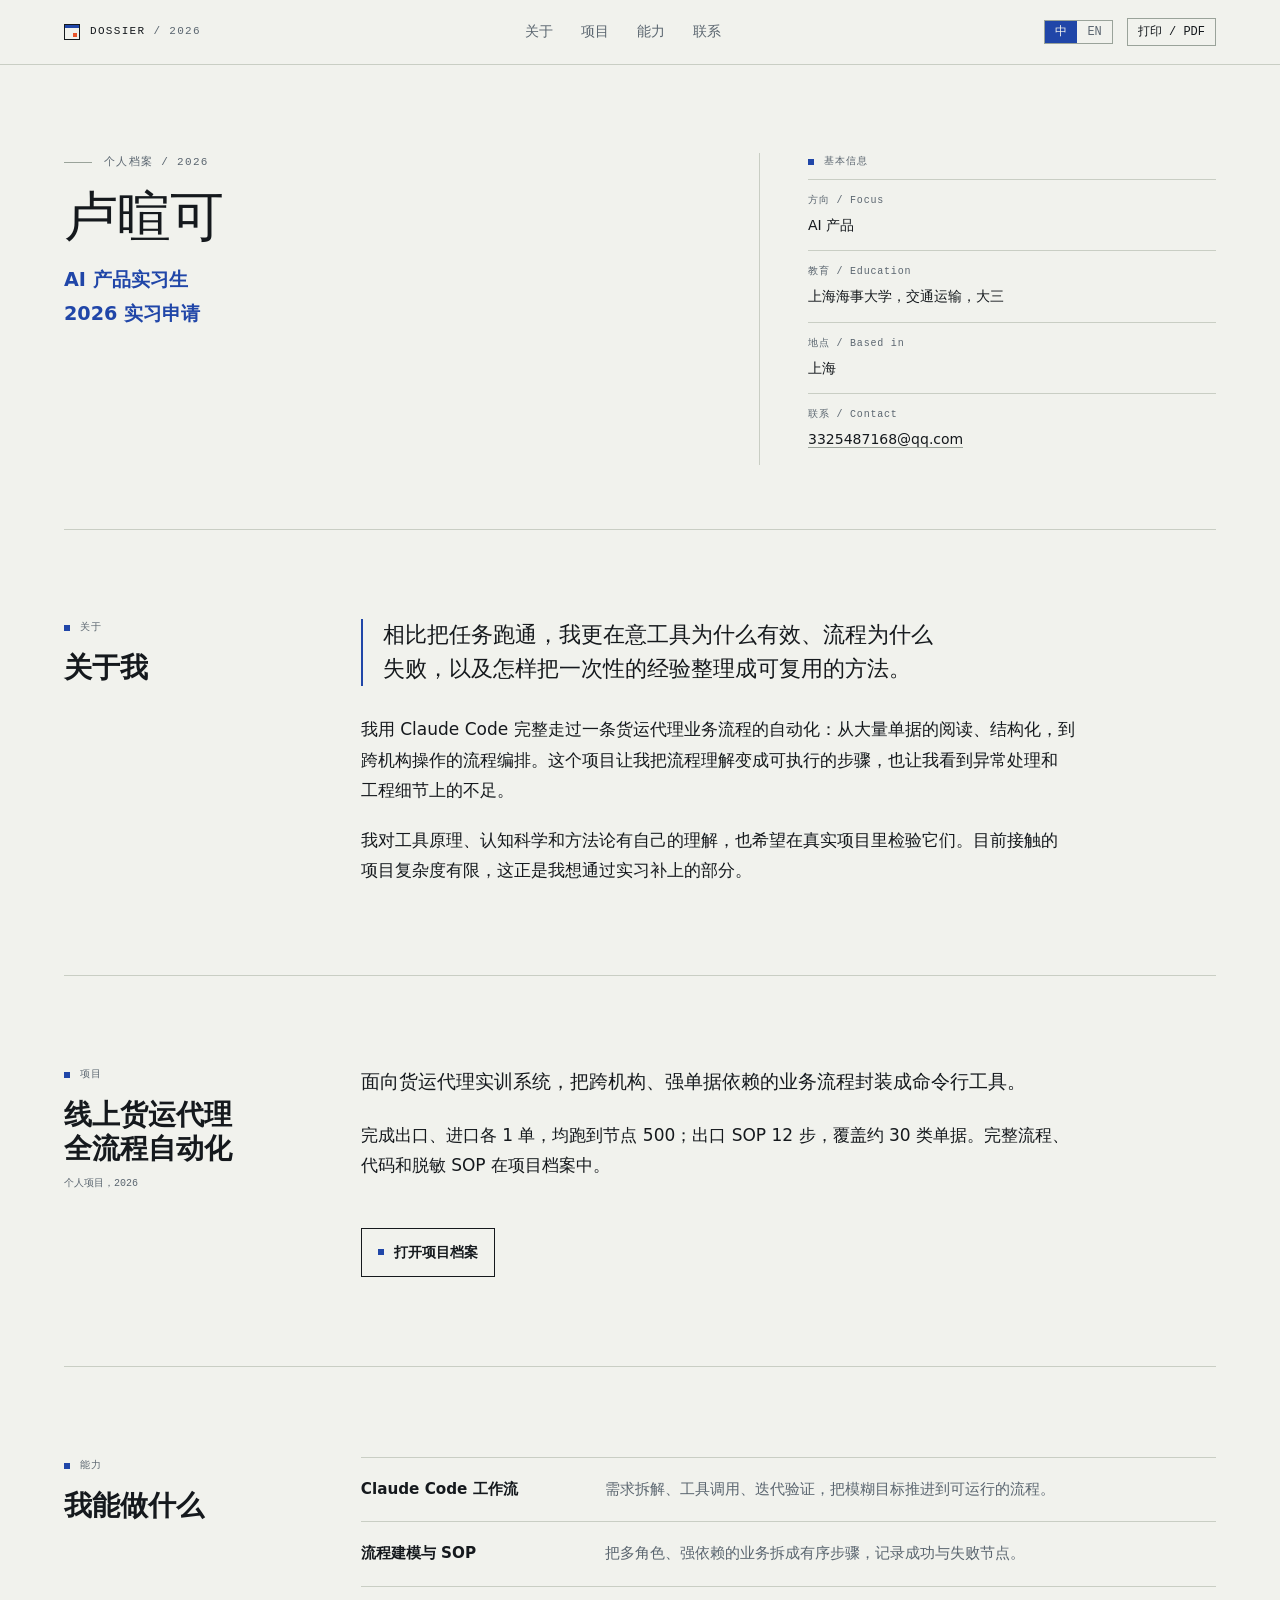
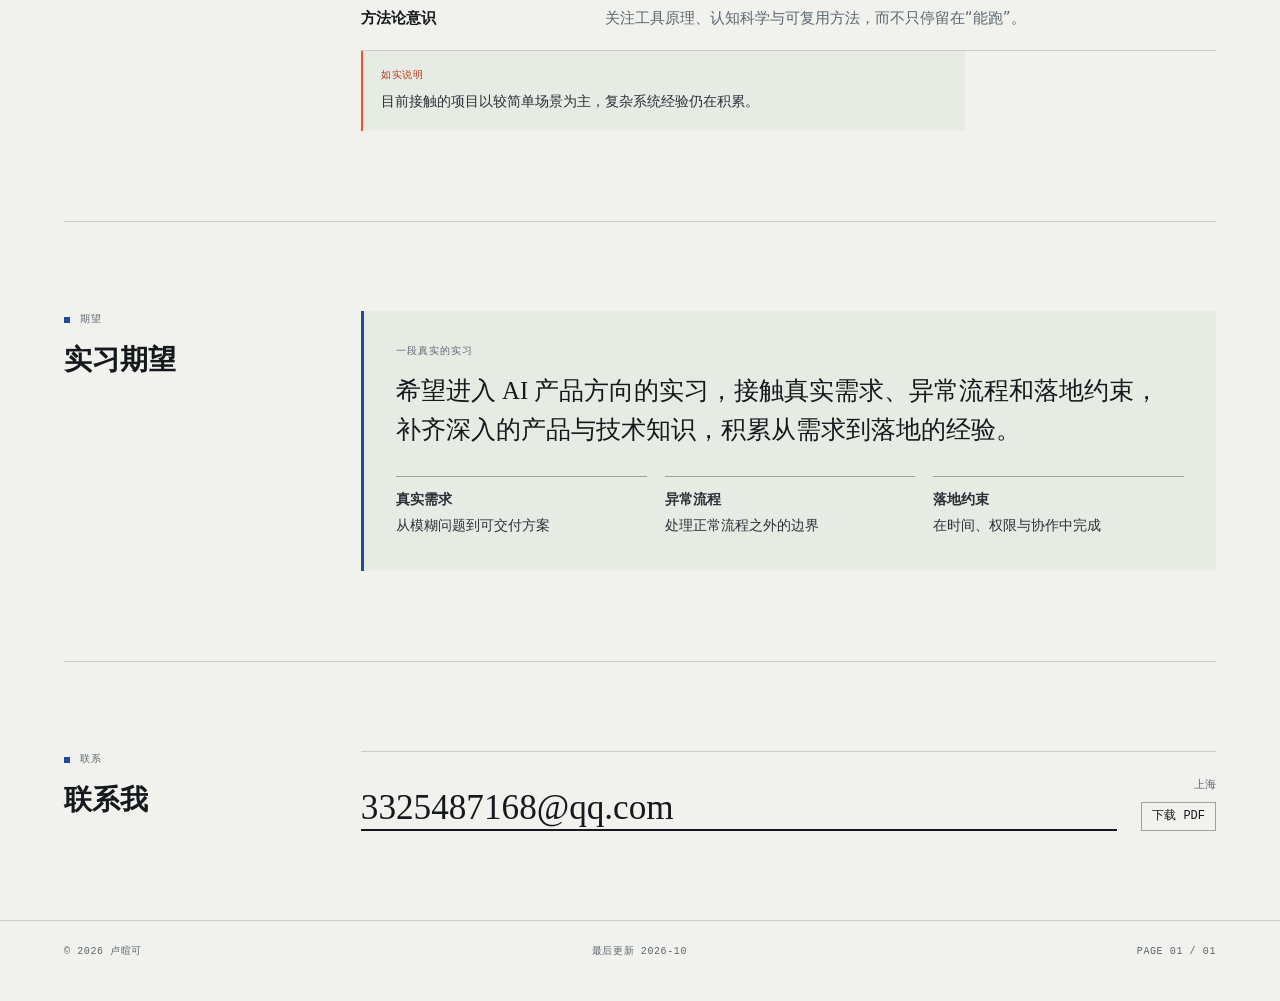
==== commit 10afe52d: "Revise homepage: AI product positioning and project brief Co-Authored-By: Claude Code <noreply@anthr" ====
--- a/index.html
+++ b/index.html
@@ -3,8 +3,8 @@
 <head>
   <meta charset="utf-8">
   <meta name="viewport" content="width=device-width, initial-scale=1">
-  <title>卢暄可｜AI 应用与流程自动化</title>
-  <meta name="description" content="卢暄可的个人简历：AI 应用与流程自动化方向，上海海事大学交通运输专业大三，展示线上货运代理流程自动化项目。">
+  <title>卢暄可｜AI 产品实习生</title>
+  <meta name="description" content="卢暄可的个人简历：AI 产品实习生方向，上海海事大学交通运输专业大三。">
   <link rel="icon" href="assets/favicon.svg" type="image/svg+xml">
   <link rel="stylesheet" href="styles.css">
   <script>
@@ -23,10 +23,10 @@
   </script>
 </head>
 <body
-  data-title-zh="卢暄可｜AI 应用与流程自动化"
-  data-title-en="Xuanke Lu | AI Applications &amp; Workflow Automation"
-  data-desc-zh="卢暄可的个人简历：AI 应用与流程自动化方向，上海海事大学交通运输专业大三，展示线上货运代理流程自动化项目。"
-  data-desc-en="Resume of Xuanke Lu: AI applications and workflow automation, a junior in Transportation at Shanghai Maritime University, featuring an end-to-end freight-forwarding automation project."
+  data-title-zh="卢暄可｜AI 产品实习生"
+  data-title-en="Xuanke Lu | AI Product Intern"
+  data-desc-zh="卢暄可的个人简历：AI 产品实习生方向，上海海事大学交通运输专业大三。"
+  data-desc-en="Resume of Xuanke Lu: AI Product Intern candidate, a junior in Transportation at Shanghai Maritime University."
 >
   <a class="skip-link" href="#main"><span class="lang-zh">跳到主要内容</span><span class="lang-en">Skip to content</span></a>
   <span id="lang-status" class="visually-hidden" aria-live="polite"></span>
@@ -66,17 +66,19 @@
             <span class="lang-zh">卢暄可</span><span class="lang-en">Xuanke Lu</span>
           </h1>
           <p class="hero-role">
-            <span class="lang-zh">AI 应用 / 流程自动化<br>2026 实习申请</span>
-            <span class="lang-en">AI Applications / Workflow Automation<br>2026 Internship</span>
-          </p>
-          <p class="hero-statement">
-            <span class="lang-zh">把重复的流程变成可复查、可复用的自动化。</span>
-            <span class="lang-en">Turning repetitive workflows into auditable, reusable automation.</span>
+            <span class="lang-zh">AI 产品实习生<br>2026 实习申请</span>
+            <span class="lang-en">AI Product Intern<br>2026 Internship</span>
+          </p>
+        </div>
+
+        <div class="hero-record">
+          <p class="record-label">
+            <span class="lang-zh">基本信息</span><span class="lang-en">Details</span>
           </p>
           <dl class="field-grid">
             <div class="field">
               <dt>方向 / Focus</dt>
-              <dd><span class="lang-zh">AI 应用，流程自动化</span><span class="lang-en">AI applications, workflow automation</span></dd>
+              <dd><span class="lang-zh">AI 产品</span><span class="lang-en">AI product</span></dd>
             </div>
             <div class="field">
               <dt>教育 / Education</dt>
@@ -93,81 +95,6 @@
               </dd>
             </div>
           </dl>
-        </div>
-
-        <div class="hero-route">
-          <div class="stamp" aria-hidden="true">
-            <span>2 CASES</span>
-            <span>NODE 500</span>
-          </div>
-          <svg class="route-map" viewBox="0 0 520 470" role="img" aria-labelledby="route-title route-desc">
-            <title id="route-title">出口海运 CY 直单 12 步流程</title>
-            <desc id="route-desc">发货人、船公司、检验检疫、海关、堆场五个机构依次完成 12 个步骤，最终到达节点 500。</desc>
-            <text x="0" y="14" class="route-kicker">12 STEPS / 出口 CY 直单</text>
-            <path class="route-line" d="M120 48 V416" pathLength="1" fill="none"></path>
-
-            <text x="92" y="100" class="node-code">M07 / M19</text>
-            <text x="92" y="172" class="node-code">M17 / M04</text>
-            <text x="92" y="244" class="node-code">M05 / M20</text>
-            <text x="92" y="316" class="node-code">M2E / M2F</text>
-            <text x="92" y="388" class="node-code">M2G / M01</text>
-
-            <g class="route-node" style="--d: 0ms">
-              <circle cx="120" cy="72" r="6"></circle>
-              <text x="150" y="66" class="node-title">发货人 / Sender</text>
-              <text x="150" y="84" class="node-meta">1 · 5 · 8 · 11 · 12</text>
-            </g>
-            <g class="route-node" style="--d: 120ms">
-              <circle cx="120" cy="144" r="6"></circle>
-              <text x="150" y="138" class="node-title">船公司 / Carrier</text>
-              <text x="150" y="156" class="node-meta">2 · 4 · 9 · 10</text>
-            </g>
-            <g class="route-node" style="--d: 240ms">
-              <circle cx="120" cy="216" r="6"></circle>
-              <text x="150" y="210" class="node-title">检验检疫 / Inspection</text>
-              <text x="150" y="228" class="node-meta">3</text>
-            </g>
-            <g class="route-node" style="--d: 360ms">
-              <circle cx="120" cy="288" r="6"></circle>
-              <text x="150" y="282" class="node-title">海关 / Customs</text>
-              <text x="150" y="300" class="node-meta">6</text>
-            </g>
-            <g class="route-node" style="--d: 480ms">
-              <circle cx="120" cy="360" r="6"></circle>
-              <text x="150" y="354" class="node-title">堆场 / Yard</text>
-              <text x="150" y="372" class="node-meta">7</text>
-            </g>
-            <g class="route-end" style="--d: 600ms">
-              <circle cx="120" cy="416" r="6"></circle>
-              <text x="150" y="410" class="node-title">节点 500 / Node 500</text>
-              <text x="150" y="428" class="node-meta">2 单完整跑通 / 2 cases completed</text>
-            </g>
-          </svg>
-          <p class="route-caption">
-            <span class="lang-zh">出口海运 CY 直单 · 12 步</span>
-            <span class="lang-en">Export sea freight, CY direct · 12 steps</span>
-          </p>
-        </div>
-      </div>
-
-      <div class="manifest" aria-label="项目规模数据">
-        <div class="manifest-inner">
-          <div class="metric">
-            <span class="metric-value">12</span>
-            <span class="metric-label"><span class="lang-zh">步出口 SOP</span><span class="lang-en">export SOP steps</span></span>
-          </div>
-          <div class="metric">
-            <span class="metric-value">~30</span>
-            <span class="metric-label"><span class="lang-zh">类单据</span><span class="lang-en">document types</span></span>
-          </div>
-          <div class="metric">
-            <span class="metric-value">2</span>
-            <span class="metric-label"><span class="lang-zh">单跑通至节点 500</span><span class="lang-en">cases to node 500</span></span>
-          </div>
-          <div class="metric">
-            <span class="metric-value">57</span>
-            <span class="metric-label"><span class="lang-zh">篇制单指南</span><span class="lang-en">form guides</span></span>
-          </div>
         </div>
       </div>
     </section>
@@ -204,64 +131,13 @@
       </div>
       <div class="section-body">
         <p class="lede">
-          <span class="lang-zh">面向货运代理实训系统，把跨机构、强单据依赖的业务流程封装成命令行工具：接管已登录浏览器，按单据元数据组装提交内容，依据操作日志跳过已完成步骤，并支持 dry-run 预览。</span>
-          <span class="lang-en">A CLI tool for a freight-forwarding training system that turns a document-heavy, multi-institution workflow into repeatable commands: it attaches to a logged-in browser, assembles submissions from document metadata, skips completed steps based on the operation log, and supports dry-run previews.</span>
+          <span class="lang-zh">面向货运代理实训系统，把跨机构、强单据依赖的业务流程封装成命令行工具。</span>
+          <span class="lang-en">A CLI tool for a freight-forwarding training system that turns a document-heavy, multi-institution workflow into repeatable commands.</span>
         </p>
-
-        <div class="project-grid">
-          <div class="project-main">
-            <h3><span class="lang-zh">问题</span><span class="lang-en">Problem</span></h3>
-            <p>
-              <span class="lang-zh">单据类型多、跨机构顺序严格、重复点击和试错都有成本；单据内容仍需人工填写，自动化必须明确边界。</span>
-              <span class="lang-en">Many document types, a strict cross-institution sequence, and costly repeated clicks and retries. Documents still need manual entry, so the automation has to respect a clear boundary.</span>
-            </p>
-            <h3><span class="lang-zh">做法</span><span class="lang-en">Approach</span></h3>
-            <p>
-              <span class="lang-zh">用 Python + Playwright 通过 CDP 接管已登录的 Edge；按单据元数据组装提交内容；用操作日志做幂等；提供 dry-run。Claude Code 与 Playwright MCP 用于开发，运行时是确定性程序。</span>
-              <span class="lang-en">Python + Playwright attach to a logged-in Edge over CDP; submissions are assembled from document metadata; the operation log provides idempotency; dry-run previews the payload. Claude Code and Playwright MCP were development tools; the runtime is deterministic.</span>
-            </p>
-            <h3><span class="lang-zh">反思</span><span class="lang-en">Reflection</span></h3>
-            <p>
-              <span class="lang-zh">两个阻塞问题经交叉核对，确认由业务系统自身的源数据矛盾导致；解决方式是定位不一致，而不是反复重试。校园网的内外网双通路让云端部署比本地更合适；真实流程还需要异常处理、权限边界和人工协同。</span>
-              <span class="lang-en">Two blockers were traced—after cross-checking documents and operation logs—to contradictory source data in the business system itself; the fix was to locate the inconsistency rather than retry blindly. The campus network's intranet and extranet paths made cloud deployment a better fit than local; real workflows also need exception handling, permission boundaries, and human collaboration.</span>
-            </p>
-          </div>
-
-          <aside class="spec-table" aria-label="项目规格">
-            <h3><span class="lang-zh">规格</span><span class="lang-en">Spec</span></h3>
-            <dl>
-              <div class="spec-row">
-                <dt>类型 / Type</dt>
-                <dd><span class="lang-zh">个人项目</span><span class="lang-en">Personal</span></dd>
-              </div>
-              <div class="spec-row">
-                <dt>时间 / Period</dt>
-                <dd>2026</dd>
-              </div>
-              <div class="spec-row">
-                <dt>技术 / Stack</dt>
-                <dd>Python, Playwright, Claude Code</dd>
-              </div>
-              <div class="spec-row">
-                <dt>出口 SOP / Export SOP</dt>
-                <dd><span class="lang-zh">12 步</span><span class="lang-en">12 steps</span></dd>
-              </div>
-              <div class="spec-row">
-                <dt>单据 / Documents</dt>
-                <dd><span class="lang-zh">约 30 类</span><span class="lang-en">~30 types</span></dd>
-              </div>
-              <div class="spec-row">
-                <dt>跑通 / Completed</dt>
-                <dd><span class="lang-zh">2 单至节点 500</span><span class="lang-en">2 cases to node 500</span></dd>
-              </div>
-              <div class="spec-row">
-                <dt>运行边界 / Runtime</dt>
-                <dd><span class="lang-zh">无 LLM / OCR</span><span class="lang-en">No LLM / OCR</span></dd>
-              </div>
-            </dl>
-          </aside>
-        </div>
-
+        <p>
+          <span class="lang-zh">完成出口、进口各 1 单，均跑到节点 500；出口 SOP 12 步，覆盖约 30 类单据。完整流程、代码和脱敏 SOP 在项目档案中。</span>
+          <span class="lang-en">Completed one export and one import case to node 500; the export SOP has 12 steps and covers around 30 document types. The full flow, code, and sanitized SOP are in the project dossier.</span>
+        </p>
         <a class="doc-link" href="project/">
           <span class="lang-zh">打开项目档案</span><span class="lang-en">Open project dossier</span>
         </a>
@@ -282,10 +158,6 @@
           <div class="skill-row">
             <h3><span class="lang-zh">流程建模与 SOP</span><span class="lang-en">Process modeling &amp; SOP</span></h3>
             <p><span class="lang-zh">把多角色、强依赖的业务拆成有序步骤，记录成功与失败节点。</span><span class="lang-en">Breaking a multi-role, dependency-heavy workflow into ordered steps and recording success and failure nodes.</span></p>
-          </div>
-          <div class="skill-row">
-            <h3><span class="lang-zh">结构化文档处理</span><span class="lang-en">Structured documents</span></h3>
-            <p><span class="lang-zh">阅读、分析、提取并组织大量单据信息，建立可查询的结构。</span><span class="lang-en">Reading, analyzing, extracting, and organizing large sets of documents into a queryable structure.</span></p>
           </div>
           <div class="skill-row">
             <h3><span class="lang-zh">方法论意识</span><span class="lang-en">Methodological awareness</span></h3>
@@ -309,8 +181,8 @@
         <div class="memo">
           <p class="memo-kicker"><span class="lang-zh">一段真实的实习</span><span class="lang-en">A real internship</span></p>
           <p class="memo-text">
-            <span class="lang-zh">希望进入 AI 应用 / 自动化方向的实习，接触真实需求、异常流程和落地约束，补齐深入的技术知识与工程经验。</span>
-            <span class="lang-en">I’m looking for an internship in AI applications / automation where I can work on real requirements, exception paths, and delivery constraints—building deeper technical and engineering experience.</span>
+            <span class="lang-zh">希望进入 AI 产品方向的实习，接触真实需求、异常流程和落地约束，补齐深入的产品与技术知识，积累从需求到落地的经验。</span>
+            <span class="lang-en">I’m looking for an internship in AI product where I can work on real requirements, exception paths, and delivery constraints—building deeper product and technical knowledge and experience taking requirements through to delivery.</span>
           </p>
           <ul class="memo-goals">
             <li>
--- a/styles.css
+++ b/styles.css
@@ -254,7 +254,7 @@
 /* ------------------------------------------------------------ hero */
 
 .hero {
-  padding: clamp(40px, 7vw, 88px) 0 0;
+  padding: clamp(40px, 7vw, 88px) 0 clamp(36px, 5vw, 64px);
 }
 
 .hero-grid {
@@ -285,10 +285,10 @@
 .hero-name {
   margin: 18px 0 0;
   font-family: var(--font-display);
-  font-size: clamp(3.4rem, 8vw, 7rem);
+  font-size: clamp(2.4rem, 4.2vw, 3.8rem);
   font-weight: 500;
   letter-spacing: -0.02em;
-  line-height: 0.95;
+  line-height: 1;
 }
 
 html[data-lang="en"] .hero-name {
@@ -300,7 +300,7 @@
 .hero-role {
   margin: 18px 0 0;
   color: var(--cobalt);
-  font-size: 1.125rem;
+  font-size: 1.2rem;
   font-weight: 600;
 }
 
@@ -356,6 +356,40 @@
   min-height: 420px;
   padding-left: clamp(24px, 4vw, 48px);
   border-left: 1px solid var(--line);
+}
+
+.hero-record {
+  min-width: 0;
+  padding-left: clamp(24px, 4vw, 48px);
+  border-left: 1px solid var(--line);
+}
+
+.record-label {
+  display: flex;
+  align-items: center;
+  gap: 10px;
+  margin: 0 0 8px;
+  color: var(--muted);
+  font-family: var(--font-mono);
+  font-size: 10px;
+  letter-spacing: 0.1em;
+}
+
+.record-label::before {
+  content: "";
+  width: 6px;
+  height: 6px;
+  background: var(--cobalt);
+}
+
+.hero-record .field-grid {
+  grid-template-columns: 1fr;
+  gap: 0;
+  margin: 0;
+}
+
+.hero-record .field {
+  padding: 12px 0 14px;
 }
 
 .stamp {
@@ -1287,7 +1321,8 @@
     grid-template-columns: 1fr;
   }
 
-  .hero-route {
+  .hero-route,
+  .hero-record {
     min-height: 0;
     padding-top: 24px;
     padding-left: 0;
@@ -1495,7 +1530,7 @@
   }
 
   .hero-name {
-    font-size: 26pt;
+    font-size: 20pt;
   }
 
   .hero-statement {
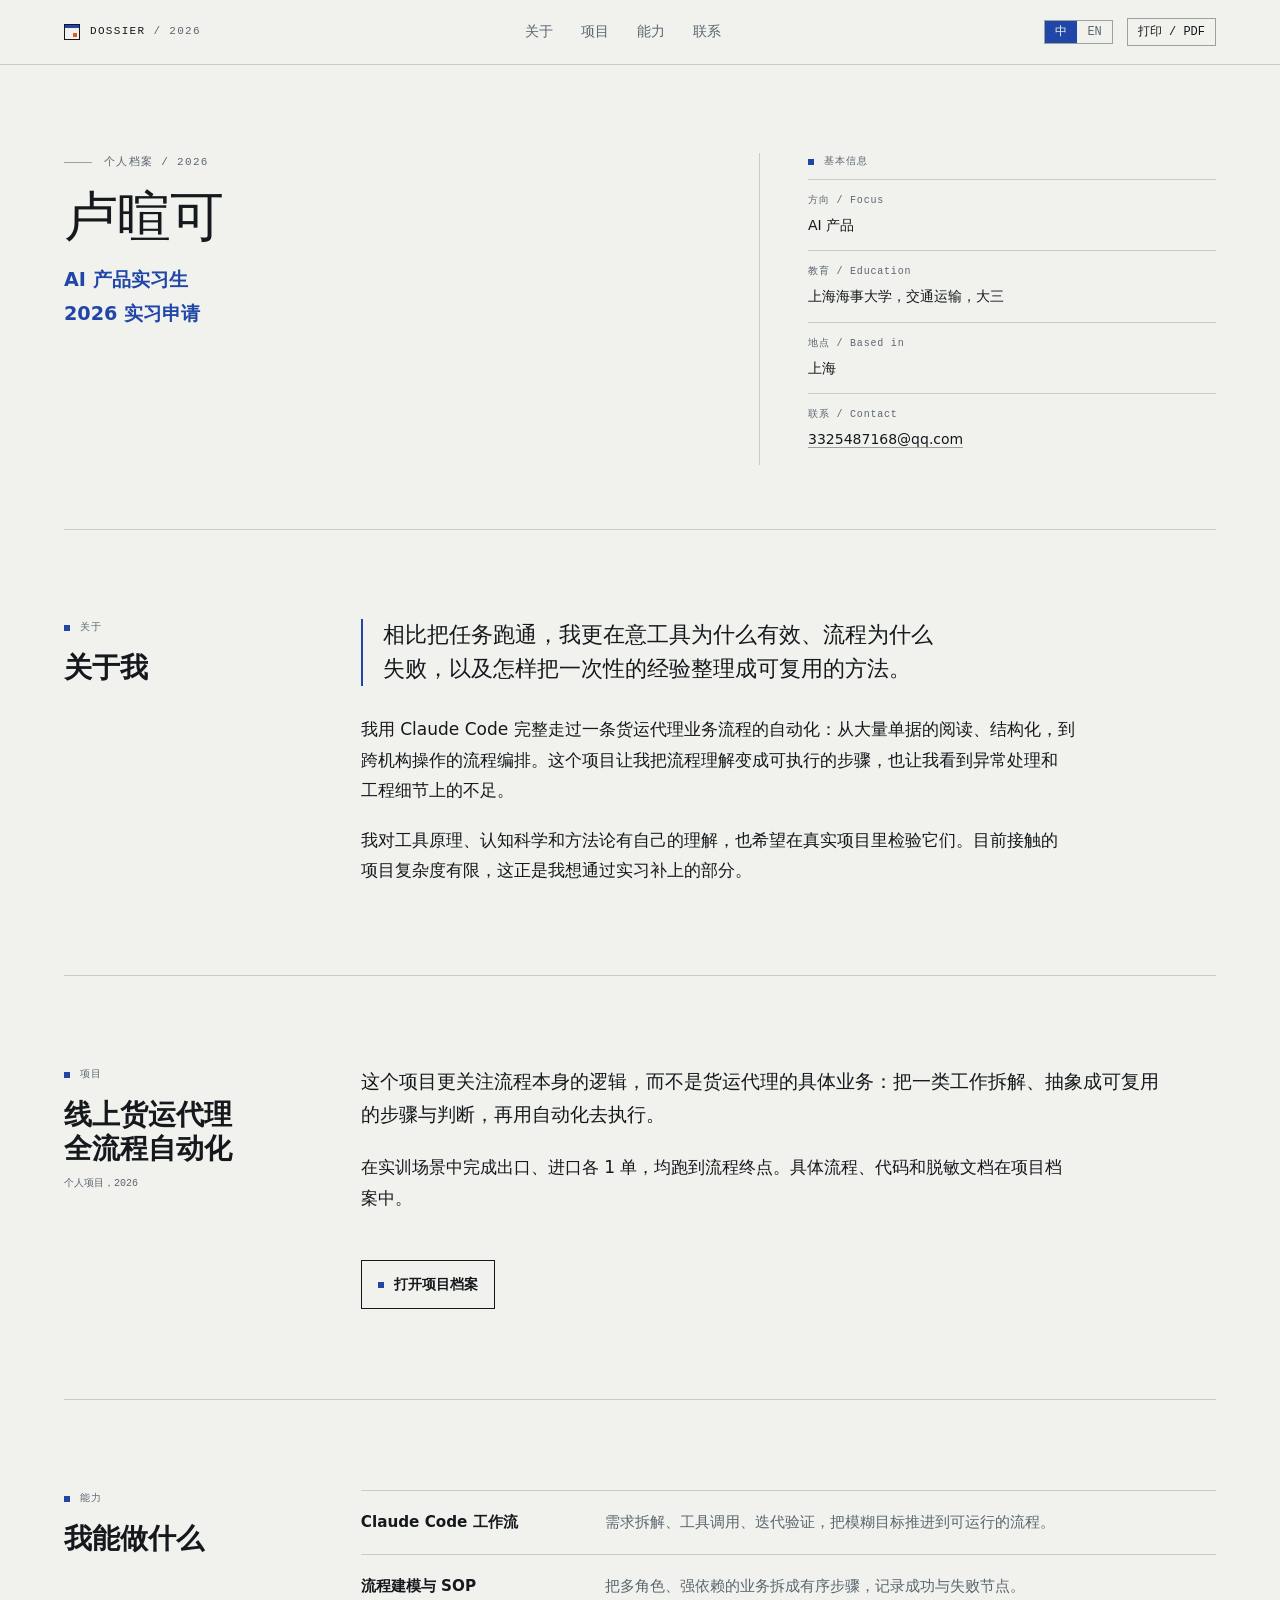
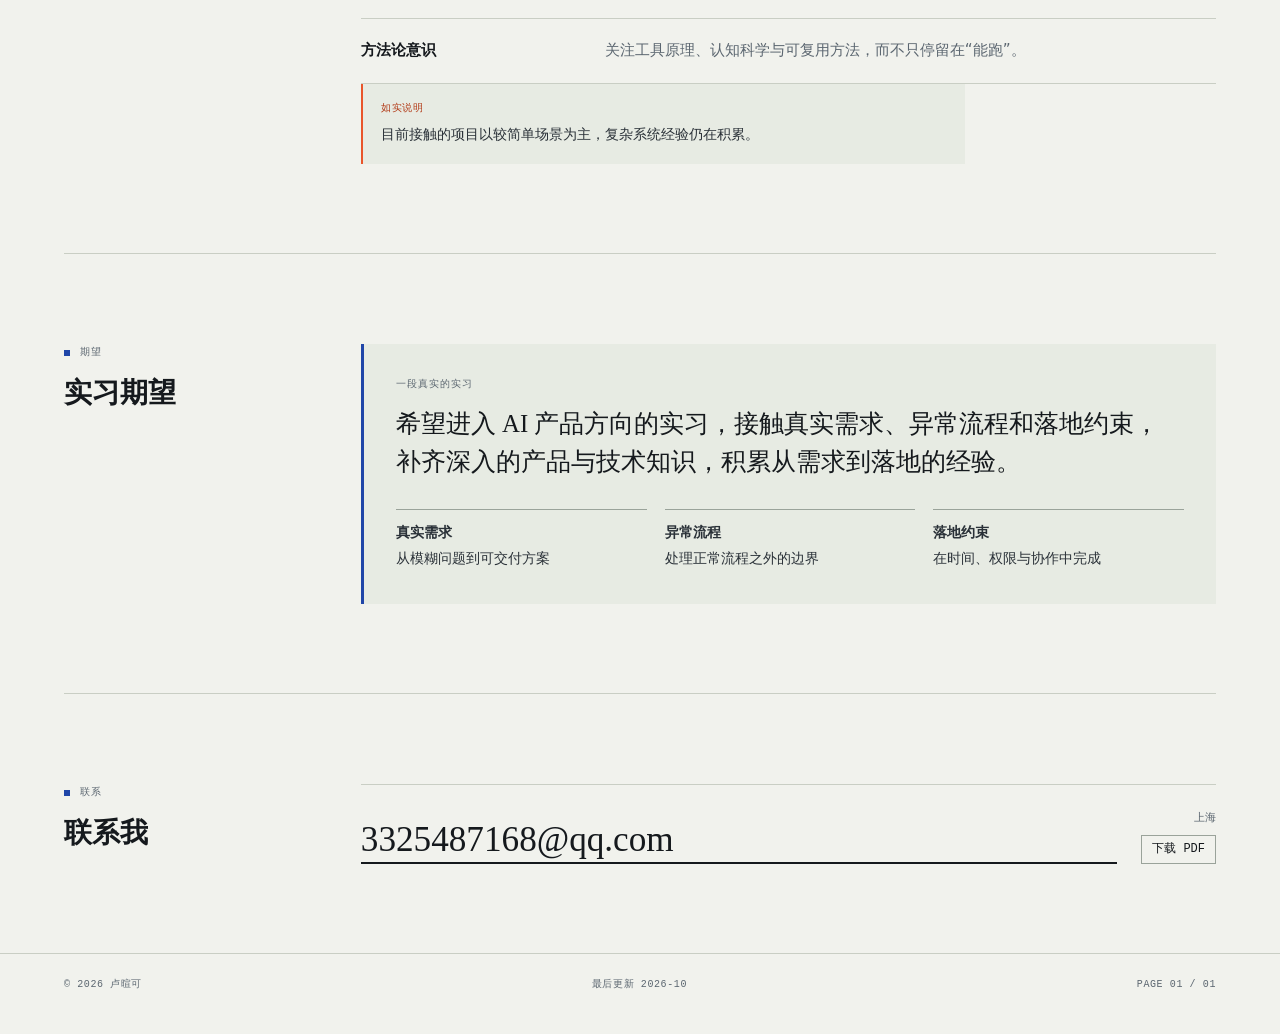
==== commit 2eab87f6: "Revise homepage: AI product positioning and project brief Co-Authored-By: Claude Code <noreply@anthr" ====
--- a/index.html
+++ b/index.html
@@ -131,12 +131,12 @@
       </div>
       <div class="section-body">
         <p class="lede">
-          <span class="lang-zh">面向货运代理实训系统，把跨机构、强单据依赖的业务流程封装成命令行工具。</span>
-          <span class="lang-en">A CLI tool for a freight-forwarding training system that turns a document-heavy, multi-institution workflow into repeatable commands.</span>
+          <span class="lang-zh">这个项目更关注流程本身的逻辑，而不是货运代理的具体业务：把一类工作拆解、抽象成可复用的步骤与判断，再用自动化去执行。</span>
+          <span class="lang-en">The project focuses on the logic of the process rather than the specifics of freight forwarding: breaking a class of work into reusable steps and decisions, then executing them with automation.</span>
         </p>
         <p>
-          <span class="lang-zh">完成出口、进口各 1 单，均跑到节点 500；出口 SOP 12 步，覆盖约 30 类单据。完整流程、代码和脱敏 SOP 在项目档案中。</span>
-          <span class="lang-en">Completed one export and one import case to node 500; the export SOP has 12 steps and covers around 30 document types. The full flow, code, and sanitized SOP are in the project dossier.</span>
+          <span class="lang-zh">在实训场景中完成出口、进口各 1 单，均跑到流程终点。具体流程、代码和脱敏文档在项目档案中。</span>
+          <span class="lang-en">In a training scenario, one export and one import case were completed to the end of the flow. The detailed process, code, and sanitized documents are in the project dossier.</span>
         </p>
         <a class="doc-link" href="project/">
           <span class="lang-zh">打开项目档案</span><span class="lang-en">Open project dossier</span>
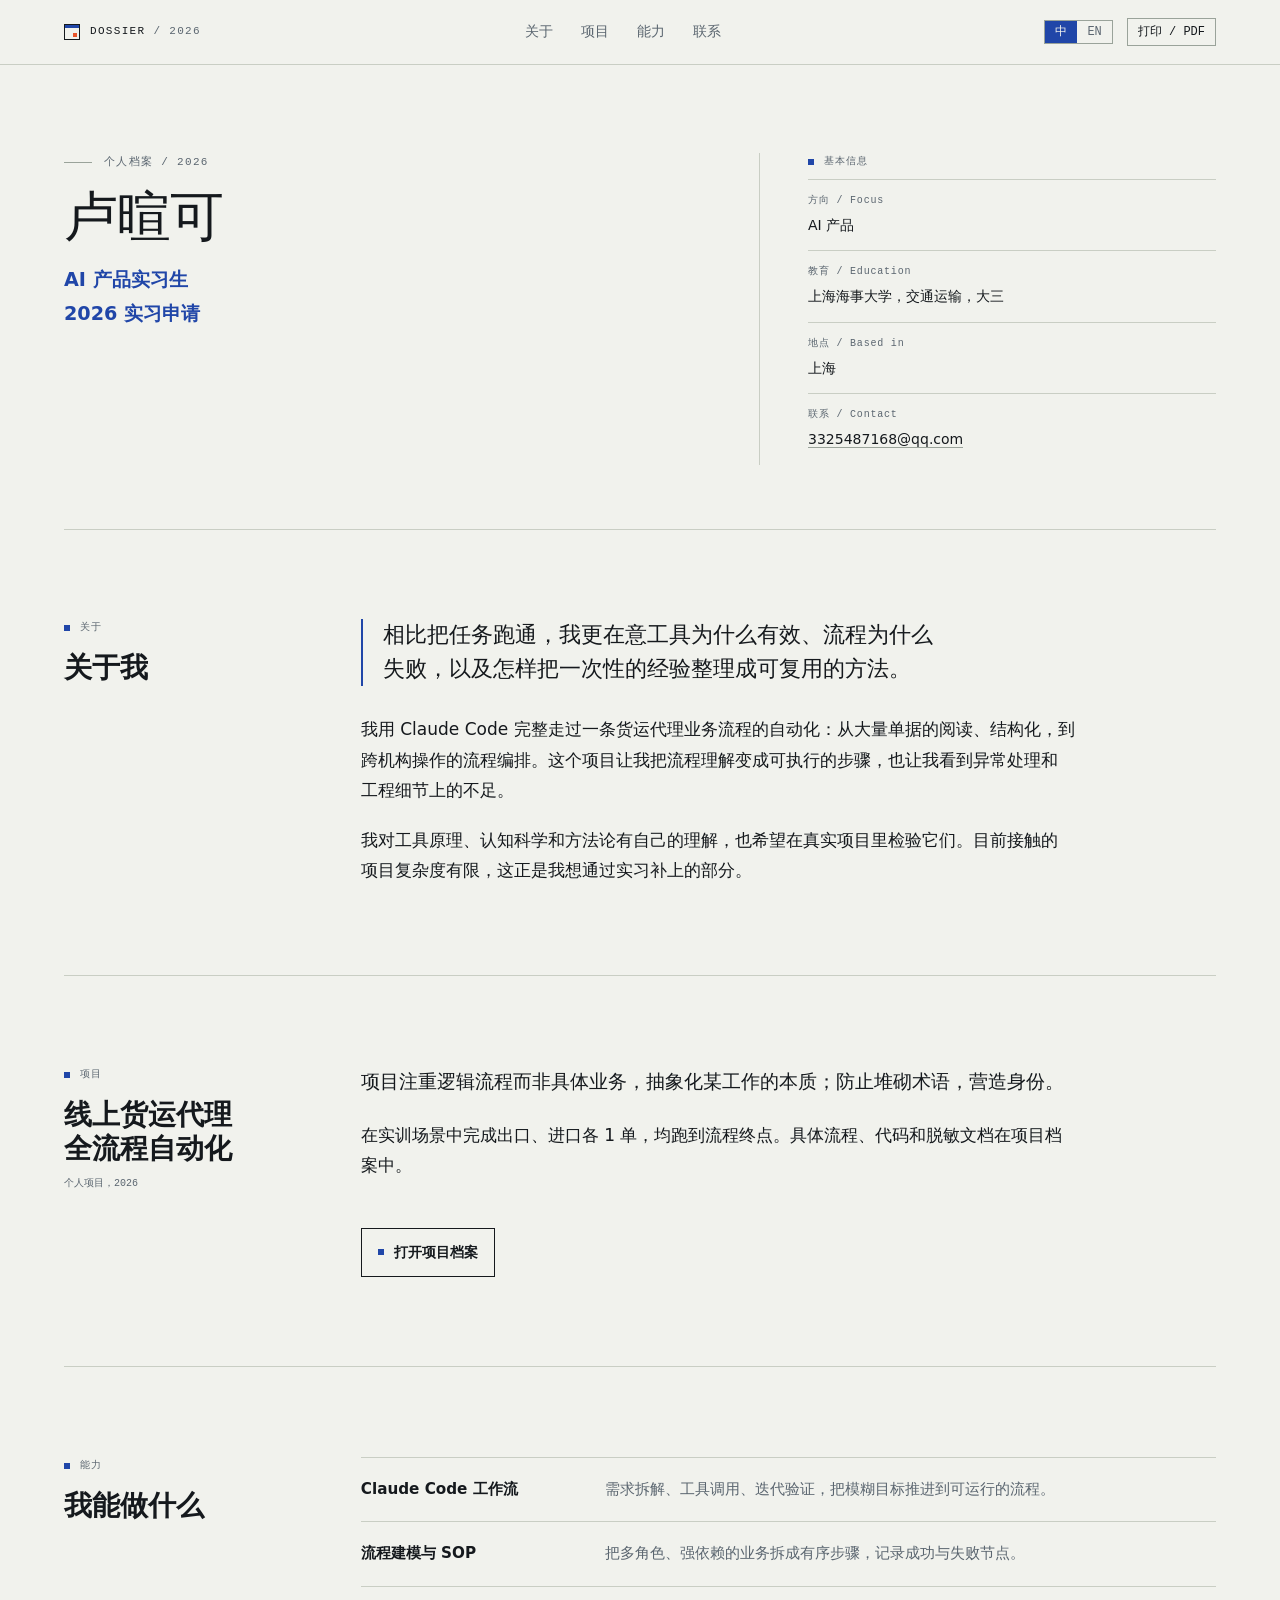
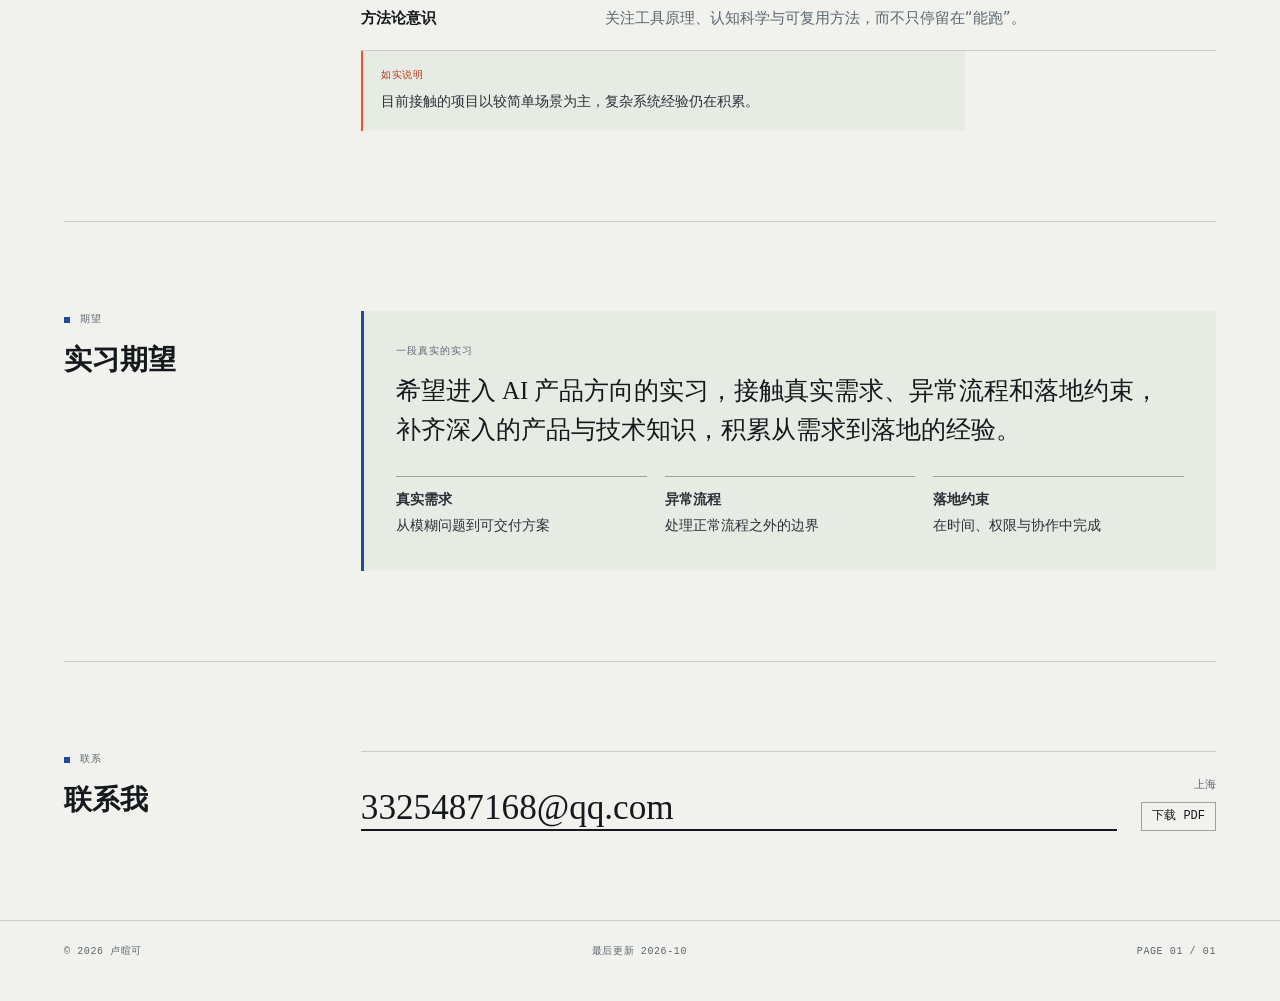
==== commit 7a84cd10: "Revise homepage: AI product positioning and project brief Co-Authored-By: Claude Code <noreply@anthr" ====
--- a/index.html
+++ b/index.html
@@ -131,8 +131,8 @@
       </div>
       <div class="section-body">
         <p class="lede">
-          <span class="lang-zh">这个项目更关注流程本身的逻辑，而不是货运代理的具体业务：把一类工作拆解、抽象成可复用的步骤与判断，再用自动化去执行。</span>
-          <span class="lang-en">The project focuses on the logic of the process rather than the specifics of freight forwarding: breaking a class of work into reusable steps and decisions, then executing them with automation.</span>
+          <span class="lang-zh">项目注重逻辑流程而非具体业务，抽象化某工作的本质；防止堆砌术语，营造身份。</span>
+          <span class="lang-en">The project focuses on the logic of the workflow rather than the specific business, abstracting the essence of a piece of work; it avoids piling up jargon or constructing an identity.</span>
         </p>
         <p>
           <span class="lang-zh">在实训场景中完成出口、进口各 1 单，均跑到流程终点。具体流程、代码和脱敏文档在项目档案中。</span>
